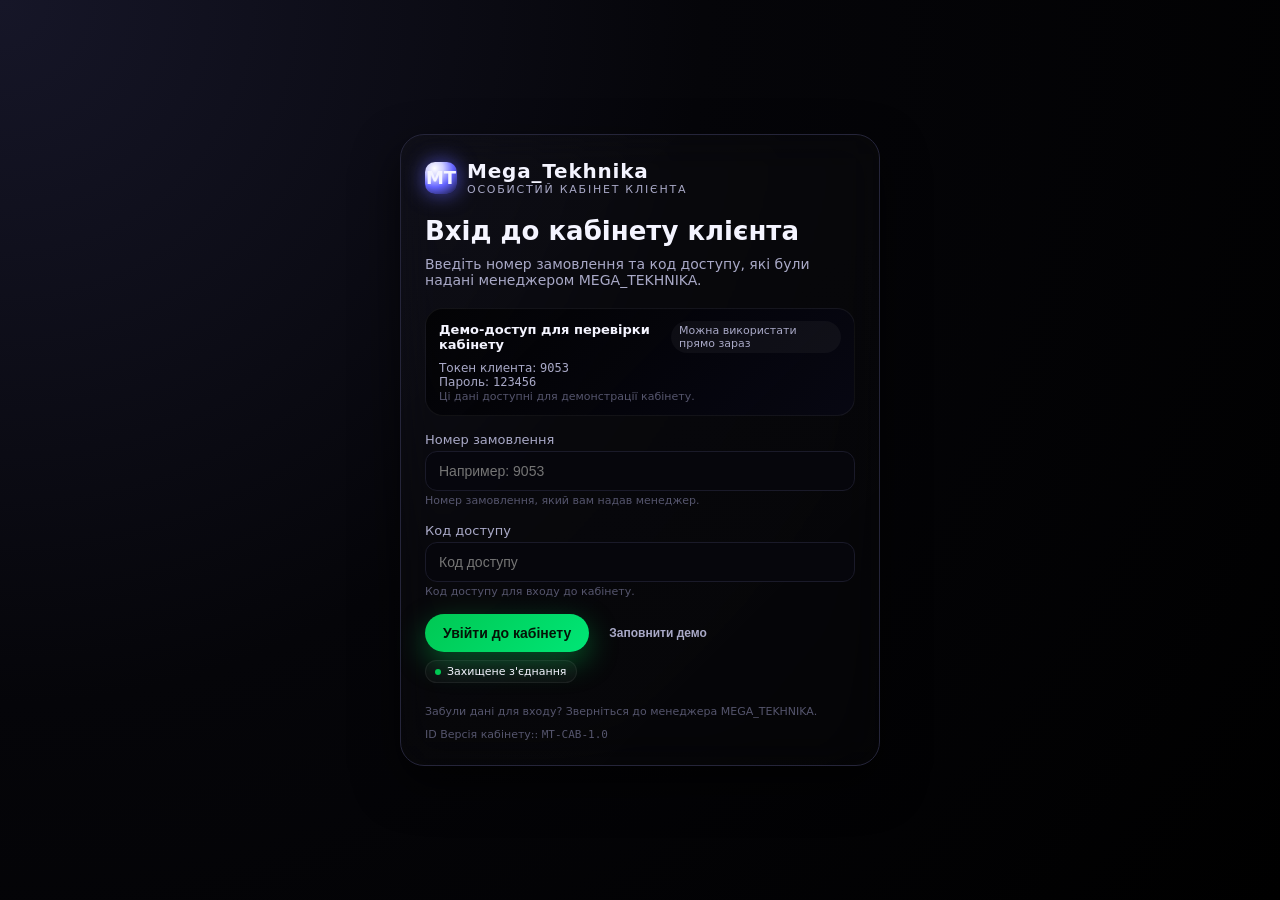
==== index.html @ 9e3569fd "Update index.html" ====
<!DOCTYPE html>
<html lang="ru">
<head>
 <meta charset="UTF-8" />
 <title>MEGA_TEKHNIKA | Кабінет клієнта</title>
 <meta name="viewport" content="width=device-width, initial-scale=1.0" />
 <style>
  :root {
   --bg: #050509;
   --bg-soft: #0d0d15;
   --card: #141421;
   --accent: #00c853;
   --accent-soft: rgba(0, 200, 83, 0.12);
   --accent-strong: rgba(0, 200, 83, 0.22);
   --accent-text: #eafff3;
   --border: #25253a;
   --border-soft: #1a1a29;
   --text: #f4f4ff;
   --text-soft: #a9a9c7;
   --danger: #ff5252;
   --warning: #ffb300;
   --muted: #55556d;
   --shadow: 0 18px 45px rgba(0, 0, 0, 0.65);
   --radius-lg: 24px;
   --radius-full: 999px;
  }

  * {
   box-sizing: border-box;
   margin: 0;
   padding: 0;
  }

  body {
   font-family: system-ui, -apple-system, BlinkMacSystemFont, "SF Pro Text", "Segoe UI", sans-serif;
   background: radial-gradient(circle at top left, #161628 0, #050509 45%, #000000 100%);
   color: var(--text);
   min-height: 100vh;
   display: flex;
   align-items: stretch;
   justify-content: center;
   padding: 24px;
  }

  #app {
   width: 100%;
   max-width: 1200px;
   margin: auto;
  }

  .card {
   background: linear-gradient(135deg, rgba(255, 255, 255, 0.02), rgba(255, 255, 255, 0.01));
   border-radius: var(--radius-lg);
   border: 1px solid var(--border);
   box-shadow: var(--shadow);
   padding: 24px;
   backdrop-filter: blur(22px);
  }

  .hidden { display: none !important; }

  /* LOGO */
  .logo-row {
   display: flex;
   align-items: center;
   gap: 10px;
   margin-bottom: 20px;
  }
  .logo-icon {
   width: 32px;
   height: 32px;
   border-radius: 10px;
   background: radial-gradient(circle at 30% 20%, #ffffff 0, #d0d0ff 25%, #6363ff 55%, #111129 100%);
   display: flex;
   align-items: center;
   justify-content: center;
   font-weight: 700;
   font-size: 18px;
   color: var(--text);
   box-shadow: 0 0 20px rgba(99, 99, 255, 0.7);
  }
  .logo-text-main {
   font-weight: 700;
   letter-spacing: 0.04em;
   font-size: 20px;
  }
  .logo-text-sub {
   font-size: 11px;
   text-transform: uppercase;
   letter-spacing: 0.16em;
   color: var(--text-soft);
  }

  /* LOGIN */
  #login-screen {
   max-width: 480px;
   margin: 0 auto;
  }

  .login-title {
   font-size: 26px;
   font-weight: 700;
   margin-bottom: 10px;
  }

  .login-subtitle {
   color: var(--text-soft);
   font-size: 14px;
   margin-bottom: 20px;
  }

  .login-grid {
   display: grid;
   grid-template-columns: 1fr;
   gap: 16px;
   margin-top: 16px;
  }

  .field-label {
   font-size: 13px;
   color: var(--text-soft);
   margin-bottom: 4px;
  }

  .field-hint {
   font-size: 11px;
   color: var(--muted);
   margin-top: 3px;
  }

  .input {
   width: 100%;
   padding: 11px 13px;
   border-radius: 12px;
   border: 1px solid var(--border-soft);
   background: rgba(7, 7, 14, 0.9);
   color: var(--text);
   font-size: 14px;
   outline: none;
   transition: border 0.2s ease, box-shadow 0.2s ease, background 0.2s ease;
  }

  .input:focus {
   border-color: var(--accent);
   box-shadow: 0 0 0 1px var(--accent-soft);
   background: rgba(11, 11, 20, 0.95);
  }

  .btn {
   border: none;
   cursor: pointer;
   padding: 11px 18px;
   border-radius: var(--radius-full);
   font-size: 14px;
   font-weight: 600;
   display: inline-flex;
   align-items: center;
   justify-content: center;
   gap: 8px;
   transition: transform 0.16s ease, box-shadow 0.16s ease, background 0.16s ease, opacity 0.16s ease;
   white-space: nowrap;
  }

  .btn-primary {
   background: linear-gradient(135deg, #00c853, #00e676);
   color: #041307;
   box-shadow: 0 10px 30px rgba(0, 200, 83, 0.4);
  }

  .btn-primary:hover {
   transform: translateY(-1px);
   box-shadow: 0 12px 34px rgba(0, 200, 83, 0.5);
  }

  .btn-ghost {
   background: transparent;
   color: var(--text-soft);
   padding-inline: 12px;
  }
  .btn-ghost:hover {
   background: rgba(255,255,255,0.05);
  }

  .btn-sm {
   padding: 7px 12px;
   font-size: 12px;
   border-radius: 999px;
  }

  .status-pill {
   display: inline-flex;
   align-items: center;
   padding: 4px 9px;
   font-size: 11px;
   border-radius: 999px;
   background: rgba(255,255,255,0.03);
   border: 1px solid rgba(255,255,255,0.06);
   gap: 6px;
  }

  .status-dot {
   width: 6px;
   height: 6px;
   border-radius: 999px;
   background: var(--accent);
  }

  .danger { color: var(--danger); }
  .error-box {
   margin-top: 10px;
   padding: 8px 10px;
   border-radius: 12px;
   border: 1px solid rgba(255, 82, 82, 0.7);
   background: radial-gradient(circle at top left, rgba(255,82,82,0.2), rgba(10,0,0,0.9));
   font-size: 12px;
   color: #ffb3b3;
   display: none;
  }

  .login-footer {
   margin-top: 22px;
   font-size: 11px;
   color: var(--muted);
   display: flex;
   justify-content: space-between;
   gap: 10px;
   flex-wrap: wrap;
  }

  /* LAYOUT DASHBOARD */
  #dashboard {
   display: flex;
   flex-direction: column;
   gap: 16px;
   max-height: 100vh;
  }

  .dash-top {
   display: flex;
   align-items: center;
   justify-content: space-between;
   gap: 12px;
  }

  .user-greeting {
   font-size: 18px;
   font-weight: 600;
  }
  .user-sub {
   font-size: 12px;
   color: var(--text-soft);
   margin-top: 2px;
  }

  .pill-row {
   display: flex;
   align-items: center;
   gap: 10px;
   flex-wrap: wrap;
  }

  .user-pill {
   font-size: 12px;
   padding: 4px 10px;
   border-radius: 999px;
   background: rgba(255,255,255,0.03);
   border: 1px solid rgba(255,255,255,0.06);
   color: var(--text-soft);
  }

  .logout-btn {
   padding: 7px 12px;
  }

  .dash-body {
   display: grid;
   grid-template-columns: 280px 1fr;
   gap: 16px;
   margin-top: 4px;
   min-height: 0;
   flex: 1;
  }

  /* NAV */
  .nav {
   border-radius: var(--radius-lg);
   border: 1px solid var(--border);
   background: radial-gradient(circle at top left, rgba(255,255,255,0.04), rgba(6,6,12,0.96));
   padding: 14px 12px;
   display: flex;
   flex-direction: column;
   gap: 4px;
   min-height: 0;
  }

  .nav-title {
   font-size: 11px;
   letter-spacing: 0.16em;
   text-transform: uppercase;
   color: var(--text-soft);
   margin-bottom: 6px;
   padding-inline: 8px;
  }

  .nav-item {
   width: 100%;
   text-align: left;
   padding: 9px 10px;
   border-radius: 999px;
   border: none;
   background: transparent;
   color: var(--text-soft);
   font-size: 13px;
   display: flex;
   align-items: center;
   gap: 8px;
   cursor: pointer;
   transition: background 0.15s ease, color 0.15s ease, transform 0.12s ease;
  }

  .nav-item span.icon {
   font-size: 15px;
   width: 18px;
   text-align: center;
  }

  .nav-item.active {
   background: radial-gradient(circle at top left, var(--accent-strong), rgba(0,0,0,0.9));
   color: var(--accent-text);
   transform: translateY(-1px);
  }
  .nav-item:hover:not(.active) {
   background: rgba(255,255,255,0.03);
   color: var(--text);
  }

  .nav-footer {
   margin-top: auto;
   padding-inline: 8px;
   padding-top: 8px;
   border-top: 1px dashed rgba(255,255,255,0.08);
   font-size: 11px;
   color: var(--muted);
  }

  /* CONTENT */
  .content {
   border-radius: var(--radius-lg);
   border: 1px solid var(--border);
   background: radial-gradient(circle at top left, rgba(255,255,255,0.04), rgba(4,4,10,0.96));
   padding: 18px 18px 16px;
   min-height: 0;
   display: flex;
   flex-direction: column;
   gap: 12px;
  }

  .content-header {
   display: flex;
   justify-content: space-between;
   gap: 10px;
   align-items: center;
  }

  .content-title {
   font-size: 18px;
   font-weight: 600;
  }

  .content-subtitle {
   font-size: 12px;
   color: var(--text-soft);
   margin-top: 2px;
  }

  .content-row {
   display: grid;
   grid-template-columns: 1.1fr 1fr;
   gap: 12px;
  }

  .content-row-3 {
   display: grid;
   grid-template-columns: repeat(3, minmax(0, 1fr));
   gap: 12px;
  }

  .content-row-2 {
   display: grid;
   grid-template-columns: repeat(2, minmax(0, 1fr));
   gap: 12px;
  }

  .section-card {
   border-radius: 18px;
   border: 1px solid rgba(255,255,255,0.06);
   background: linear-gradient(135deg, rgba(0,0,0,0.7), rgba(8,8,20,0.9));
   padding: 12px 13px 12px;
   display: flex;
   flex-direction: column;
   gap: 8px;
  }

  .section-header {
   display: flex;
   justify-content: space-between;
   align-items: center;
   gap: 8px;
  }

  .section-title {
   font-size: 13px;
   font-weight: 600;
  }

  .section-badge {
   font-size: 11px;
   padding: 3px 8px;
   border-radius: 999px;
   background: rgba(255,255,255,0.04);
   color: var(--text-soft);
  }

  .section-content {
   font-size: 12px;
   color: var(--text-soft);
  }

  .kpi-row {
   display: flex;
   gap: 10px;
   flex-wrap: wrap;
  }

  .kpi-pill {
   font-size: 11px;
   padding: 6px 10px;
   border-radius: 999px;
   background: rgba(255,255,255,0.03);
   border: 1px solid rgba(255,255,255,0.06);
   display: inline-flex;
   align-items: baseline;
   gap: 5px;
  }
  .kpi-pill strong {
   font-size: 13px;
  }

  .kpi-pill.accent {
   background: var(--accent-soft);
   border-color: var(--accent);
   color: var(--accent-text);
  }

  /* TABLES */
  .table {
   width: 100%;
   border-collapse: collapse;
   font-size: 12px;
   margin-top: 4px;
  }

  .table th,
  .table td {
   padding: 6px 8px;
   border-bottom: 1px solid rgba(255,255,255,0.05);
   text-align: left;
  }

  .table th {
   font-size: 11px;
   text-transform: uppercase;
   letter-spacing: 0.08em;
   color: var(--muted);
  }

  .table tr:last-of-type td {
   border-bottom: none;
  }

  .table tr:hover td {
   background: rgba(255,255,255,0.02);
  }

  .tag {
   display: inline-flex;
   align-items: center;
   gap: 6px;
   padding: 2px 8px;
   border-radius: 999px;
   border: 1px solid rgba(255,255,255,0.08);
   font-size: 11px;
   color: var(--text-soft);
  }
  .tag-dot {
   width: 6px;
   height: 6px;
   border-radius: 999px;
   background: var(--accent);
  }

  .badge-status {
   font-size: 11px;
   padding: 3px 8px;
   border-radius: 999px;
   background: rgba(255,255,255,0.03);
   border: 1px solid rgba(255,255,255,0.06);
  }
  .badge-status.success {
   color: #7cffb4;
   border-color: rgba(124,255,180,0.5);
  }
  .badge-status.pending {
   color: #ffe082;
   border-color: rgba(255,224,130,0.5);
  }

  /* LISTS & FORMS */
  .field-row {
   display: grid;
   grid-template-columns: repeat(2, minmax(0, 1fr));
   gap: 10px;
  }

  .form-group {
   margin-bottom: 10px;
  }

  .pill-address {
   border-radius: 14px;
   border: 1px solid rgba(255,255,255,0.08);
   padding: 8px 10px;
   display: flex;
   justify-content: space-between;
   align-items: center;
   gap: 8px;
   font-size: 12px;
   background: rgba(255,255,255,0.02);
  }
  .pill-address-main {
   font-size: 10px;
   text-transform: uppercase;
   letter-spacing: 0.12em;
   color: var(--accent-text);
   padding: 2px 7px;
   border-radius: 999px;
   background: var(--accent-soft);
   border: 1px solid var(--accent);
  }
  .pill-address-actions {
   display: flex;
   gap: 6px;
  }

  /* CHAT */
  .chat-wrap {
   display: grid;
   grid-template-rows: auto minmax(0, 1fr) auto;
   gap: 8px;
   height: 100%;
  }

  .chat-status {
   font-size: 11px;
   color: var(--text-soft);
   display: flex;
   align-items: center;
   gap: 6px;
  }

  .chat-window {
   border-radius: 14px;
   border: 1px solid rgba(255,255,255,0.08);
   background: rgba(0,0,0,0.55);
   padding: 8px;
   overflow: auto;
   max-height: 240px;
  }

  .msg {
   font-size: 12px;
   padding: 7px 9px;
   border-radius: 12px;
   margin-bottom: 6px;
   max-width: 82%;
   line-height: 1.32;
  }

  .msg-manager {
   background: rgba(255,255,255,0.04);
   border: 1px solid rgba(255,255,255,0.08);
   border-bottom-left-radius: 2px;
  }

  .msg-user {
   margin-left: auto;
   background: var(--accent);
   color: #021207;
   border-bottom-right-radius: 2px;
  }

  .msg-time {
   font-size: 10px;
   opacity: 0.6;
   margin-top: 2px;
  }

  .chat-input-row {
   display: flex;
   align-items: center;
   gap: 6px;
  }

  .chat-input-row input {
   flex: 1;
  }

  /* RESPONSIVE */
  @media (max-width: 960px) {
   body {
    padding: 10px;
   }
   .dash-body {
    grid-template-columns: 1fr;
   }
   .nav {
    flex-direction: row;
    flex-wrap: wrap;
    justify-content: space-between;
   }
   .nav-title,
   .nav-footer {
    display: none;
   }
   .nav-item {
    flex: 1 0 calc(50% - 4px);
   }
  }

  @media (max-width: 720px) {
   .content-row,
   .content-row-3,
   .content-row-2,
   .field-row {
    grid-template-columns: 1fr;
   }
   .card {
    padding: 18px 16px;
   }
   .dash-top {
    flex-direction: column;
    align-items: flex-start;
   }
  }
 
/* ===== MOBILE ADAPTATION ===== */
@media (max-width: 900px) {
  .wrap { flex-direction: column; }
  nav {
    width: 100%;
    display: flex;
    overflow-x: auto;
    border-right: none;
    border-bottom: 1px solid #222;
    gap: 8px;
  }
  nav button {
    flex: 1;
    white-space: nowrap;
  }
}

@media (max-width: 600px) {
  body { font-size: 14px; }
  #login-screen { margin: 30px 10px; }
  .card { padding: 12px; border-radius: 12px; }
  nav { padding: 10px; }
  nav button { padding: 8px; font-size: 13px; }
  main { padding: 10px; }
  h2 { font-size: 18px; }
  input, button { font-size: 14px; }
}

</style>
</head>
<body>
 <div id="app">
  <!-- LOGIN SCREEN -->
  <div id="login-screen" class="card">
   <div class="logo-row">
    <div class="logo-icon">MT</div>
    <div>
     <div class="logo-text-main">Mega_Tekhnika</div>
     <div class="logo-text-sub">Особистий кабінет Клієнта</div>
    </div>
   </div>

   <div class="login-title">Вхід до кабінету клієнта</div>
   <div class="login-subtitle">
    Введіть номер замовлення та код доступу, які були надані менеджером MEGA_TEKHNIKA.
   </div>

   <div class="section-card" style="margin-top:10px;">
    <div class="section-header">
     <div class="section-title">Демо-доступ для перевірки кабінету</div>
     <span class="section-badge">Можна використати прямо зараз</span>
    </div>
    <div class="section-content">
     Токен клиента: <code id="demo-token">9053</code><br />
     Пароль: <code id="demo-pass">123456</code><br />
     <span style="font-size:11px;color:var(--muted);">Ці дані доступні для демонстрації кабінету.</span>
    </div>
   </div>

   <div class="login-grid">
    <div>
     <div class="field-label">Номер замовлення</div>
     <input
      id="token-input"
      class="input"
      placeholder="Например: 9053"
      inputmode="numeric"
     />
     <div class="field-hint">Номер замовлення, який вам надав менеджер.</div>
    </div>

    <div>
     <div class="field-label">Код доступу</div>
     <input
      id="password-input"
      class="input"
      type="password"
      placeholder="Код доступу"
     />
     <div class="field-hint">Код доступу для входу до кабінету.</div>
    </div>

    <div style="display:flex;gap:8px;align-items:center;flex-wrap:wrap;">
     <button id="login-btn" class="btn btn-primary">
      Увійти до кабінету
     </button>
     <button id="fill-demo-btn" class="btn btn-ghost btn-sm">
      Заповнити демо
     </button>
     <div class="status-pill">
      <span class="status-dot"></span>
      Захищене з'єднання
     </div>
    </div>
   </div>

   <div id="login-error" class="error-box">
    Невірний номер замовлення або код доступу.
    <br />Для перевірки використовуйте: <strong>9053 / 123456</strong>.
   </div>

   <div class="login-footer">
    <span>Забули дані для входу? Зверніться до менеджера MEGA_TEKHNIKA.</span>
    <span>ID Версія кабінету:: <code>MT-CAB-1.0</code></span>
   </div>
  </div>

  <!-- DASHBOARD -->
  <div id="dashboard" class="hidden">
   <div class="dash-top">
    <div>
     <div class="logo-row" style="margin-bottom:6px;">
      <div class="logo-icon"></div>
      <div>
       <div class="logo-text-main">AM Market</div>
       <div class="logo-text-sub">Личный кабинет</div>
      </div>
     </div>
     <div class="user-greeting" id="user-greeting"></div>
     <div class="user-sub">
      Ваш персональный кабинет: заказы, бонусы, адреса и связь с менеджером в одном месте.
     </div>
     <div class="pill-row" style="margin-top:8px;">
      <div class="user-pill" id="pill-tier">Статус: Клиент</div>
      <div class="user-pill" id="pill-token">Токен: —</div>
      
     </div>
    </div>
    <button id="logout-btn" class="btn btn-ghost logout-btn">
     Выйти
    </button>
   </div>

   <div class="dash-body">
    <!-- NAV -->
    <nav class="nav">
     <div class="nav-title">Разделы кабинета</div>
     <button class="nav-item active" data-section="main">
      <span class="icon">🏠</span>
      Главная
     </button>
     <button class="nav-item" data-section="orders">
      <span class="icon">📦</span>
      Заказы
     </button>
     <button class="nav-item" data-section="bonuses">
      <span class="icon">🎁</span>
      Бонусы / Скидки
     </button>
     <button class="nav-item" data-section="profile">
      <span class="icon">👤</span>
      Персональные данные
     </button>
     <button class="nav-item" data-section="addresses">
      <span class="icon">📍</span>
      Адреса доставки
     </button>
     <button class="nav-item" data-section="support">
      <span class="icon">💬</span>
      Поддержка
     </button>

     <div class="nav-footer">
      Эти данные видит только клиент AM Market и менеджеры магазина.
      Вы можете вручную выдавать токены и пароли.
     </div>
    </nav>

    <!-- CONTENT -->
    <main class="content">
     <!-- MAIN -->
     <section id="section-main">
      <div class="content-header">
       <div>
        <div class="content-title">Главная</div>
        <div class="content-subtitle">
         Краткое резюме по текущим заказам, бонусам и персональным предложениям.
        </div>
       </div>
      </div>

      <div class="content-row">
       <div class="section-card" id="current-order-card">
        <div class="section-header">
         <div class="section-title">Текущий заказ</div>
         <span class="section-badge" id="current-order-status-badge">Нет активных заказов</span>
        </div>
        <div class="section-content" id="current-order-content">
         На данный момент у вас нет активных заказов. Как только вы оформите заказ через менеджера Apple Market, он появится здесь.
        </div>
       </div>

       <div class="section-card">
        <div class="section-header">
         <div class="section-title">Ваши бонусы</div>
         <span class="section-badge">Кешбэк и скидки</span>
        </div>
        <div class="section-content">
         <div class="kpi-row">
          <div class="kpi-pill accent">
           Баланс: <strong id="bonus-balance">0 BYN</strong>
          </div>
          <div class="kpi-pill">
           Кешбэк: <strong id="bonus-cashback">0%</strong>
          </div>
          <div class="kpi-pill">
           До следующего уровня: <strong id="bonus-to-next">—</strong>
          </div>
         </div>
         <div style="margin-top:8px;font-size:11px;color:var(--muted);">
          Бонусы можно использовать как скидку при следующих покупках через менеджера.
         </div>
        </div>
       </div>
      </div>

      <div class="content-row-3" style="margin-top:8px;">
       <div class="section-card">
        <div class="section-header">
         <div class="section-title">Персональные предложения</div>
         <span class="section-badge">Рекомендации</span>
        </div>
        <div class="section-content" id="personal-offers">
         Предложения сформируются на основе ваших прошлых покупок.
        </div>
       </div>
       <div class="section-card">
        <div class="section-header">
         <div class="section-title">Кратко по заказам</div>
         <span class="section-badge">История</span>
        </div>
        <div class="section-content" id="orders-summary">
         Сумма заказов: —
        </div>
       </div>
       <div class="section-card">
        <div class="section-header">
         <div class="section-title">Адреса доставки</div>
         <span class="section-badge">Сохранённые адреса</span>
        </div>
        <div class="section-content" id="addresses-summary">
         Пока нет сохранённых адресов.
        </div>
       </div>
      </div>
     </section>

     <!-- ORDERS -->
     <section id="section-orders" class="hidden">
      <div class="content-header">
       <div>
        <div class="content-title">Заказы</div>
        <div class="content-subtitle">
         Текщие заказы и история заказов в одном месте.
        </div>
       </div>
      </div>

      <div class="content-row">
       <div class="section-card">
        <div class="section-header">
         <div class="section-title">Текущие заказы</div>
         <span class="section-badge" id="orders-current-count">0 активных</span>
        </div>
        <div class="section-content" id="orders-current-list">
         Нет активных заказов.
        </div>
       </div>

       <div class="section-card">
        <div class="section-header">
         <div class="section-title">История заказов</div>
         <span class="section-badge">Последние заказы</span>
        </div>
        <div class="section-content">
         <table class="table" id="orders-history-table">
          <thead>
           <tr>
            <th>№ заказа</th>
            <th>Дата</th>
            <th>Сумма</th>
            <th>Статус</th>
            <th>Документы</th>
           </tr>
          </thead>
          <tbody>
           <tr>
            <td colspan="5">История заказов появится после первой покупки.</td>
           </tr>
          </tbody>
         </table>
        </div>
       </div>
      </div>
     </section>

     <!-- BONUSES -->
     <section id="section-bonuses" class="hidden">
      <div class="content-header">
       <div>
        <div class="content-title">Бонусы и скидки</div>
        <div class="content-subtitle">
         Здесь собраны все ваши бонусы, кешбэк и персональные скидки.
        </div>
       </div>
      </div>

      <div class="content-row-2">
       <div class="section-card">
        <div class="section-header">
         <div class="section-title">Текущие бонусы</div>
         <span class="section-badge">Баланс</span>
        </div>
        <div class="section-content">
         <div class="kpi-row">
          <div class="kpi-pill accent">
           Баланс: <strong id="bonus-balance-2">0 BYN</strong>
          </div>
          <div class="kpi-pill">
           Заморожено: <strong id="bonus-frozen">0 BYN</strong>
          </div>
         </div>
         <div style="margin-top:8px;font-size:11px;color:var(--muted);">
          Бонусы начисляются после подтверждения доставки заказа. Использовать бонусы можно при оформлении новых заказов через менеджера.
         </div>
        </div>
       </div>

       <div class="section-card">
        <div class="section-header">
         <div class="section-title">Скидки</div>
         <span class="section-badge">Персональные</span>
        </div>
        <div class="section-content" id="discounts-list">
         Персональные скидки будут отображаться здесь.
        </div>
       </div>
      </div>
     </section>

     <!-- PROFILE -->
     <section id="section-profile" class="hidden">
      <div class="content-header">
       <div>
        <div class="content-title">Персональная информация</div>
        <div class="content-subtitle">
         Имя, контакты, пароль и настройки безопасности.
        </div>
       </div>
      </div>

      <div class="content-row-2">
       <div class="section-card">
        <div class="section-header">
         <div class="section-title">Основные данные</div>
         <span class="section-badge">Контакты</span>
        </div>
        <div class="section-content">
         <div class="form-group">
          <div class="field-label">Имя и фамилия</div>
          <input id="profile-name" class="input" />
         </div>
         <div class="form-group">
          <div class="field-label">Телефон</div>
          <input id="profile-phone" class="input" placeholder="+375 (__) ___-__-__" />
         </div>
         <div class="form-group">
          <div class="field-label">E-mail (по желанию)</div>
          <input id="profile-email" class="input" placeholder="example@mail.com" />
         </div>
         <button class="btn btn-primary btn-sm" id="btn-save-profile">Сохранить данные</button>
        </div>
       </div>

       <div class="section-card">
        <div class="section-header">
         <div class="section-title">Пароль и безопасность</div>
         <span class="section-badge">Доступ</span>
        </div>
        <div class="section-content">
         <div class="form-group">
          <div class="field-label">Сменить пароль</div>
          <input id="profile-pass-new" class="input" type="password" placeholder="Новый пароль" />
         </div>
         <div class="form-group">
          <div class="field-label">Подтвердите новый пароль</div>
          <input id="profile-pass-confirm" class="input" type="password" placeholder="Повторите пароль" />
         </div>
         <button class="btn btn-primary btn-sm" id="btn-change-password">Обновить пароль</button>

         <div style="margin-top:10px;font-size:11px;color:var(--muted);">
          Токен (цифровой номер) остаётся прежним. Вы можете дать клиенту новый пароль, если он забыл старый.
         </div>
        </div>
       </div>
      </div>
     </section>

     <!-- ADDRESSES -->
     <section id="section-addresses" class="hidden">
      <div class="content-header">
       <div>
        <div class="content-title">Адреса доставки</div>
        <div class="content-subtitle">
         Сохранённые адреса для быстрого оформления заказов.
        </div>
       </div>
      </div>

      <div class="content-row-2">
       <div class="section-card">
        <div class="section-header">
         <div class="section-title">Мои адреса</div>
         <span class="section-badge" id="addresses-count">0 адресов</span>
        </div>
        <div class="section-content" id="addresses-list">
         Пока нет сохранённых адресов.
        </div>
       </div>

       <div class="section-card">
        <div class="section-header">
         <div class="section-title">Добавить новый адрес</div>
         <span class="section-badge">Новый</span>
        </div>
        <div class="section-content">
         <div class="form-group">
          <div class="field-label">Город</div>
          <input id="addr-city" class="input" placeholder="Например: Минск" />
         </div>
         <div class="form-group">
          <div class="field-label">Улица, дом, квартира</div>
          <input id="addr-line" class="input" placeholder="Улица, дом, подъезд, код" />
         </div>
         <div class="form-group">
          <div class="field-label">Комментарий для курьера</div>
          <input id="addr-comment" class="input" placeholder="Домофон, ориентиры и т.д." />
         </div>
         <div class="form-group" style="display:flex;align-items:center;gap:6px;font-size:12px;">
          <input id="addr-main" type="checkbox" style="width:14px;height:14px;" />
          <span>Сделать адрес основным</span>
         </div>
         <button class="btn btn-primary btn-sm" id="btn-add-address">Добавить адрес</button>
        </div>
       </div>
      </div>
     </section>

     <!-- SUPPORT -->
     <section id="section-support" class="hidden">
      <div class="content-header">
       <div>
        <div class="content-title">Поддержка</div>
        <div class="content-subtitle">
         Чат с менеджером AM Market по вопросам заказов, гарантий и доставок.
        </div>
       </div>
      </div>

      <div class="section-card chat-wrap">
       <div class="chat-status">
        <span class="status-dot"></span>
        Менеджер онлайн в рабочее время. Сейчас вы пишете в демонстрационный чат.
       </div>

       <div class="chat-window" id="chat-window">
        <div class="msg msg-manager">
         Здравствуйте! 👋<br />
         Это демо-чат AM Market. Вы можете написать вопрос, чтобы посмотреть, как будет выглядеть переписка.
         <div class="msg-time">Только что</div>
        </div>
       </div>

       <div class="chat-input-row">
        <input
         id="chat-input"
         class="input"
         placeholder="Напишите сообщение менеджеру..."
        />
        <button class="btn btn-primary btn-sm" id="chat-send-btn">Отправить</button>
       </div>
      </div>
     </section>
    </main>
   </div>
  </div>
 </div>

 <script>
  // Простые демо-данные для одного клиента
  const demoClient = {
   token: "749201",
   password: "123456",
   name: "Александр Иванов",
   phone: "+375 (29) 123-45-67",
   email: "client@example.com",
   tier: "Premium",
   bonuses: {
    balance: 320,
    frozen: 40,
    cashback: 3,
    toNextTier: "180 BYN до статуса Ultra"
   },
   addresses: [
    {
     id: 1,
     city: "Минск",
     line: "ул. Ленина, д. 10, кв. 25",
     comment: "Код домофона 1234",
     main: true
    },
    {
     id: 2,
     city: "Минск",
     line: "ул. Победителей, д. 5, офис 314",
     comment: 'Бизнес-центр "Sky"',
     main: false
    }
   ],
   orders: {
    current: [
     {
      id: "AM-10492",
      status: "В пути",
      statusCode: "in_transit",
      sum: 1275,
      currency: "BYN",
      items: [
       { name: "iPhone 14 Pro 256GB", qty: 1 },
       { name: "AirPods Pro 2", qty: 1 }
      ],
      eta: "08.12.2025",
      paymentStatus: "Оплачено",
      address: "г. Минск, ул. Ленина, д. 10, кв. 25",
      tracking: "TRK-BY-9921",
      docs: ["Чек", "Товарный чек", "Накладная"]
     }
    ],
    history: [
     {
      id: "AM-99201",
      date: "12.11.2025",
      sum: 1990,
      status: "Доставлен",
      docs: true
     },
     {
      id: "AM-98110",
      date: "05.10.2025",
      sum: 890,
      status: "Доставлен",
      docs: true
     },
     {
      id: "AM-97440",
      date: "21.09.2025",
      sum: 1290,
      status: "Отменён",
      docs: false
     }
    ]
   },
   offers: [
    "iPhone 15 Pro со скидкой для вас −15%",
    "AirPods Pro 2 в подарок при покупке iPhone",
    "Промокод AMSALE7 -7% на ваш заказ"
   ],
   discounts: [
    "Персональная скидка на аксессуары Apple −10%",
    "Скидка ко дню рождения −15% (активна за 7 дней до даты)",
    "Фиксированная скидка для постоянных клиентов −3%"
   ]
  };

  const DEMO_MODE = true; // true = включён демо-режим, false = отключён

  const demoAccount = {
   token: "000000",
   password: "000000",
   name: "Демо-клиент"
  };

  const clients = [
   demoClient,
   {
    token: "882314",
    password: "458921",
    name: "Алеся Гук",
    phone: "+375 (33) 674-91-07",
    email: "отсутствует",
    tier: "Standard",
    bonuses: {
     balance: 42,
     frozen: 0,
     cashback: 2,
     toNextTier: "458 BYN до статуса Premium"
    },
    addresses: [
     {
      id: 1,
      city: "Брест",
      line: "Варшавское шоссе 11",
      comment: "ЕвроПочта 65",
      main: true
     }
    ],
    orders: {
     current: [],
     history: [
      {
       id: "AM-94510",
       date: "26.01.2026",
       sum: 2085,
       status: "В пути",
       docs: true
      }
     ]
    },
    offers: [
     "AirPods 3 со скидкой −5%",
     "Чехлы для iPad со скидкой −7%"
    ],
    discounts: [
     "Базовая скидка постоянного клиента −2%"
    ]
   }
  ];

  let currentClient = null;

  function $(id) {
   return document.getElementById(id);
  }

  function showDashboard() {
   $("login-screen").classList.add("hidden");
   $("dashboard").classList.remove("hidden");
   renderClientData();
  }

  
  function logout() {
    currentClient = null;

    const dash = $("dashboard");
    const login = $("login-screen");

    if (dash) dash.classList.add("hidden");
    if (login) login.classList.remove("hidden");

    $("token-input").value = "";
    $("password-input").value = "";
    $("login-error").style.display = "none";

    // Reset navigation view to Main on next login
    document.querySelectorAll(".nav-item").forEach((b, i) => {
      b.classList.toggle("active", i === 0);
    });

    Object.keys(sections).forEach(key => {
      sections[key].classList.toggle("hidden", key !== "main");
    });
  }


  function renderClientData() {
   if (!currentClient) return;

   // greeting
   $("user-greeting").textContent = `Здравствуйте, ${currentClient.name}`;

   // pills
   $("pill-tier").textContent = `Статус: ${currentClient.tier || "Клиент"}`;
   $("pill-token").textContent = `Токен: ${currentClient.token}`;

   // bonuses
   const { balance, frozen, cashback, toNextTier } = currentClient.bonuses;
   $("bonus-balance").textContent = balance + " BYN";
   $("bonus-cashback").textContent = cashback + "%";
   $("bonus-to-next").textContent = toNextTier || "—";
   $("bonus-balance-2").textContent = balance + " BYN";
   $("bonus-frozen").textContent = frozen + " BYN";

   // addresses summary
   const addrSummary = currentClient.addresses.length
    ? `Сохранённых адресов: ${currentClient.addresses.length}. Основной — ${currentClient.addresses.find(a => a.main)?.city || ""}.`
    : "Пока нет сохранённых адресов.";
   $("addresses-summary").textContent = addrSummary;
   $("addresses-count").textContent = `${currentClient.addresses.length} адресов`;

   // personal offers
   if (currentClient.offers && currentClient.offers.length) {
    $("personal-offers").innerHTML = currentClient.offers
     .map(o => `• ${o}`)
     .join("<br>");
   }

   // orders summary
   const totalSum = currentClient.orders.history.reduce((acc, o) => acc + o.sum, 0) +
    currentClient.orders.current.reduce((acc, o) => acc + o.sum, 0);
   const totalCount = currentClient.orders.history.length + currentClient.orders.current.length;
   $("orders-summary").innerHTML =
    `Всего заказов: <strong>${totalCount}</strong><br>` +
    `Сумма всех заказов: <strong>${totalSum} BYN</strong>`;

   // current order card
   renderCurrentOrderCard();

   // orders section
   renderOrdersSection();

   // profile
   $("profile-name").value = currentClient.name || "";
   $("profile-phone").value = currentClient.phone || "";
   $("profile-email").value = currentClient.email || "";

   // addresses list
   renderAddressesList();
  }

  function renderCurrentOrderCard() {
   const cardContent = $("current-order-content");
   const statusBadge = $("current-order-status-badge");
   const currentOrders = currentClient.orders.current;

   if (!currentOrders.length) {
    statusBadge.textContent = "В пути";
    cardContent.innerHTML = "iPhone 17 Pro 256 GB";
    return;
   }

   const o = currentOrders[0];
   statusBadge.textContent = o.status;
   cardContent.innerHTML = `
    <div class="kpi-row" style="margin-bottom:6px;">
     <div class="kpi-pill accent">Заказ № <strong>${o.id}</strong></div>
     <div class="kpi-pill">Сумма: <strong>${o.sum} ${o.currency}</strong></div>
     <div class="kpi-pill">Прогноз доставки: <strong>${o.eta}</strong></div>
    </div>
    <div style="font-size:12px;margin-bottom:6px;">
     Адрес доставки: <strong>${o.address}</strong>
    </div>
    <div style="font-size:12px;margin-bottom:6px;">
     Состав заказа:
     <br>
     ${o.items.map(i => `– ${i.name} (x${i.qty})`).join("<br>")}
    </div>
    <div class="kpi-row" style="margin-top:6px;">
     <div class="badge-status success">${o.paymentStatus}</div>
     <div class="badge-status pending">Трекинг: ${o.tracking}</div>
    </div>
    <div style="margin-top:8px;display:flex;gap:8px;flex-wrap:wrap;">
     <button class="btn btn-primary btn-sm">Отследить заказ</button>
     <button class="btn btn-ghost btn-sm">Связаться с поддержкой по заказу</button>
    </div>
   `;
  }

  function renderOrdersSection() {
   // текущие
   const currentList = $("orders-current-list");
   const currentOrders = currentClient.orders.current;
   $("orders-current-count").textContent = `${currentOrders.length} активных 1`;

   if (!currentOrders.length) {
    currentList.textContent = "iPhone 17 Pro 256 GB";
   } else {
    currentList.innerHTML = currentOrders
     .map(o => `
      <div style="border-radius:12px;border:1px solid rgba(255,255,255,0.08);padding:8px 9px;margin-bottom:6px;font-size:12px;">
       <div style="display:flex;justify-content:space-between;gap:6px;margin-bottom:4px;">
        <div>Заказ № <strong>${o.id}</strong></div>
        <div class="badge-status pending">${o.status}</div>
       </div>
       <div>Сумма: <strong>${o.sum} ${o.currency}</strong></div>
       <div>Адрес: ${o.address}</div>
       <div>Прогноз доставки: <strong>${o.eta}</strong></div>
       <div style="margin-top:4px;">Оплата: <span class="badge-status success">${o.paymentStatus}</span></div>
       <div style="margin-top:6px;display:flex;gap:6px;flex-wrap:wrap;">
        <button class="btn btn-primary btn-sm">Отследить</button>
        <button class="btn btn-ghost btn-sm">Документы</button>
       </div>
      </div>
     `)
     .join("");
   }

   // история
   const tbody = $("orders-history-table").querySelector("tbody");
   tbody.innerHTML = "";
   if (!currentClient.orders.history.length) {
    const tr = document.createElement("tr");
    const td = document.createElement("td");
    td.colSpan = 5;
    td.textContent = "История заказов появится после первой покупки.";
    tr.appendChild(td);
    tbody.appendChild(tr);
   } else {
    currentClient.orders.history.forEach(o => {
     const tr = document.createElement("tr");
     tr.innerHTML = `
      <td>${o.id}</td>
      <td>${o.date}</td>
      <td>${o.sum} BYN</td>
      <td>
       <span class="badge-status ${o.status === "Доставлен" ? "success" : ""}">
        ${o.status}
       </span>
      </td>
      <td>
       ${
        o.docs
         ? '<button class="btn btn-ghost btn-sm">Скачать</button>'
         : '<span style="font-size:11px;color:var(--muted);">Недоступно</span>'
       }
      </td>
     `;
     tbody.appendChild(tr);
    });
   }
  }

  function renderAddressesList() {
   const container = $("addresses-list");
   const addresses = currentClient.addresses;

   if (!addresses.length) {
    container.textContent = "Пока нет сохранённых адресов.";
    $("addresses-summary").textContent = "Пока нет сохранённых адресов.";
    $("addresses-count").textContent = "0 адресов";
    return;
   }

   container.innerHTML = "";
   addresses.forEach(addr => {
    const div = document.createElement("div");
    div.className = "pill-address";
    div.innerHTML = `
     <div>
      <div><strong>${addr.city}</strong></div>
      <div style="font-size:12px;">${addr.line}</div>
      <div style="font-size:11px;color:var(--muted);">${addr.comment || ""}</div>
     </div>
     <div class="pill-address-actions">
      ${
       addr.main
        ? '<span class="pill-address-main">Основной</span>'
        : '<button class="btn btn-ghost btn-sm btn-make-main" data-id="' +
         addr.id +
         '">Сделать основным</button>'
      }
      <button class="btn btn-ghost btn-sm btn-delete-addr" data-id="${addr.id}">Удалить</button>
     </div>
    `;
    container.appendChild(div);
   });

   container.querySelectorAll(".btn-make-main").forEach(btn => {
    btn.addEventListener("click", () => {
     const id = Number(btn.getAttribute("data-id"));
     currentClient.addresses = currentClient.addresses.map(a => ({
      ...a,
      main: a.id === id
     }));
     renderAddressesList();
     renderClientData();
    });
   });

   container.querySelectorAll(".btn-delete-addr").forEach(btn => {
    btn.addEventListener("click", () => {
     const id = Number(btn.getAttribute("data-id"));
     currentClient.addresses = currentClient.addresses.filter(a => a.id !== id);
     renderAddressesList();
     renderClientData();
    });
   });
  }

  // NAVIGATION
  const navButtons = document.querySelectorAll(".nav-item");
  const sections = {
   main: document.getElementById("section-main"),
   orders: document.getElementById("section-orders"),
   bonuses: document.getElementById("section-bonuses"),
   profile: document.getElementById("section-profile"),
   addresses: document.getElementById("section-addresses"),
   support: document.getElementById("section-support")
  };

  navButtons.forEach(btn => {
   btn.addEventListener("click", () => {
    const target = btn.getAttribute("data-section");
    if (!target) return;

    navButtons.forEach(b => b.classList.remove("active"));
    btn.classList.add("active");

    Object.keys(sections).forEach(key => {
     sections[key].classList.toggle("hidden", key !== target);
    });
   });
  });

  // LOGIN HANDLERS
  
$("login-btn").addEventListener("click", () => {
  const token = $("token-input").value.trim();
  const pass = $("password-input").value.trim();

  const foundClient = clients.find(
    c => String(c.token) === String(token) && String(c.password) === String(pass)
  );

  if (foundClient) {
    currentClient = structuredClone
      ? structuredClone(foundClient)
      : JSON.parse(JSON.stringify(foundClient));

    $("login-error").style.display = "none";
    showDashboard();
  } else {
    $("login-error").style.display = "block";
  }
});


  $("fill-demo-btn").addEventListener("click", () => {
   $("token-input").value = demoClient.token;
   $("password-input").value = demoClient.password;
   $("login-error").style.display = "none";
  });

  $("logout-btn").addEventListener("click", logout);

  // PROFILE SAVE (имитация)
  $("btn-save-profile").addEventListener("click", () => {
   if (!currentClient) return;
   currentClient.name = $("profile-name").value.trim() || currentClient.name;
   currentClient.phone = $("profile-phone").value.trim();
   currentClient.email = $("profile-email").value.trim();
   renderClientData();
   alert("Данные профиля обновлены (локально, в рамках демонстрации).");
  });

  $("btn-change-password").addEventListener("click", () => {
   const p1 = $("profile-pass-new").value.trim();
   const p2 = $("profile-pass-confirm").value.trim();
   if (!p1 || !p2) {
    alert("Введите новый пароль и подтвердите его.");
    return;
   }
   if (p1 !== p2) {
    alert("Пароли не совпадают.");
    return;
   }
   demoClient.password = p1;
   if (currentClient) currentClient.password = p1;
   $("profile-pass-new").value = "";
   $("profile-pass-confirm").value = "";
   alert("Пароль обновлён для демо-клиента (в пределах данного файла).");
  });

  // ADD ADDRESS
  $("btn-add-address").addEventListener("click", () => {
   if (!currentClient) return;
   const city = $("addr-city").value.trim();
   const line = $("addr-line").value.trim();
   const comment = $("addr-comment").value.trim();
   const main = $("addr-main").checked;

   if (!city || !line) {
    alert("Укажите хотя бы город и улицу.");
    return;
   }

   const newId =
    (currentClient.addresses[currentClient.addresses.length - 1]?.id || 0) + 1;

   if (main) {
    currentClient.addresses = currentClient.addresses.map(a => ({
     ...a,
     main: false
    }));
   }

   currentClient.addresses.push({
    id: newId,
    city,
    line,
    comment,
    main
   });

   $("addr-city").value = "";
   $("addr-line").value = "";
   $("addr-comment").value = "";
   $("addr-main").checked = false;

   renderAddressesList();
   renderClientData();
  });

  // CHAT
  function appendChatMessage(text, from = "user") {
   const wrap = $("chat-window");
   const msg = document.createElement("div");
   msg.className = "msg " + (from === "user" ? "msg-user" : "msg-manager");
   msg.innerHTML = `
    ${text}
    <div class="msg-time">Только что</div>
   `;
   wrap.appendChild(msg);
   wrap.scrollTop = wrap.scrollHeight;
  }

  $("chat-send-btn").addEventListener("click", () => {
   const input = $("chat-input");
   const text = input.value.trim();
   if (!text) return;
   appendChatMessage(text, "user");
   input.value = "";

   setTimeout(() => {
    appendChatMessage(
     "Спасибо за сообщение! В реальном кабинете менеджер AM Market ответит вам здесь.",
     "manager"
    );
   }, 700);
  });

  $("chat-input").addEventListener("keydown", (e) => {
   if (e.key === "Enter") {
    e.preventDefault();
    $("chat-send-btn").click();
   }
  });

  // Autofill demo data for quick testing
  window.addEventListener("load", () => {
   // optionally autofill demo creds
   // $("token-input").value = demoClient.token;
   // $("password-input").value = demoClient.password;
  });
 </script>
</body>
</html>
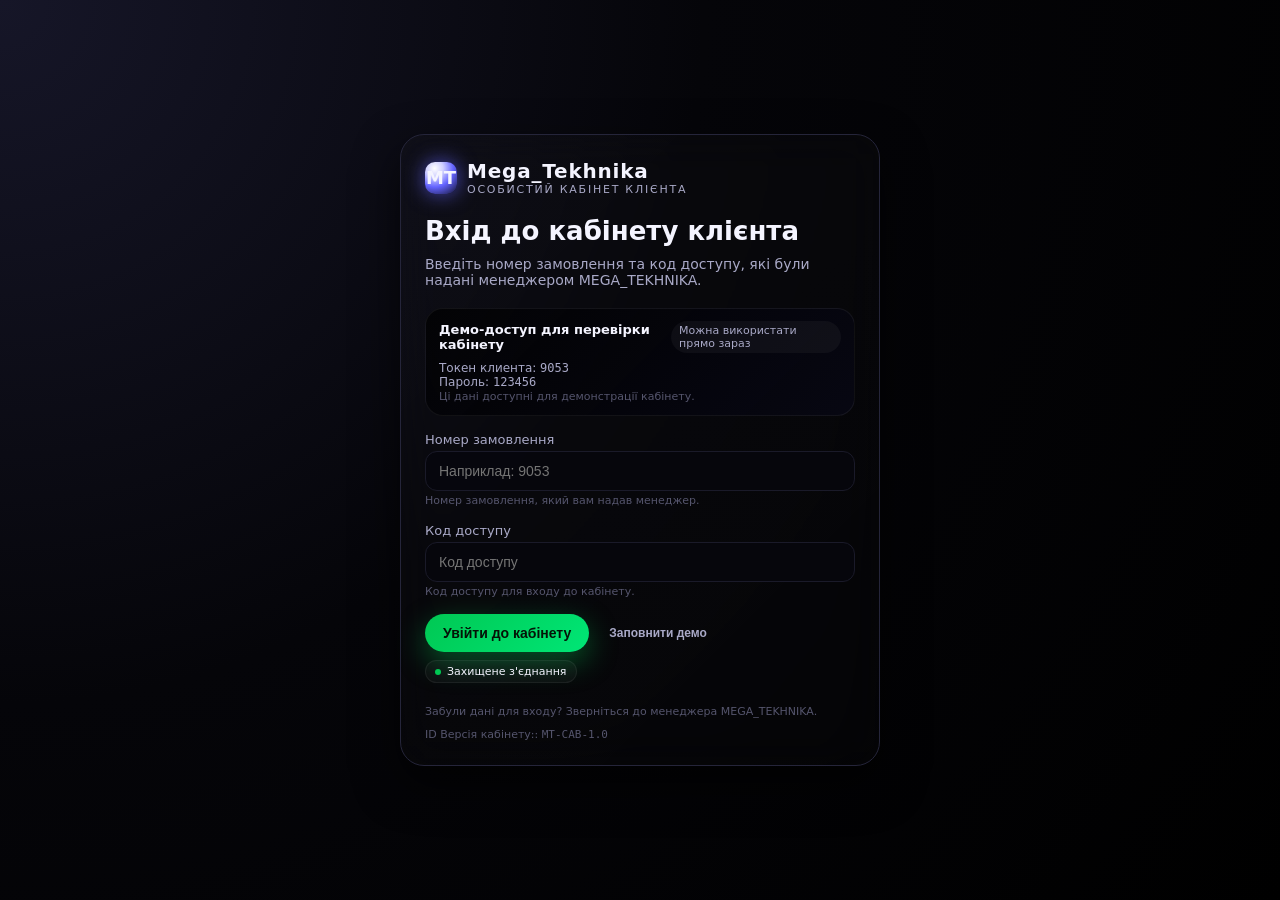
==== commit d9c6aede: "Update index.html" ====
--- a/index.html
+++ b/index.html
@@ -719,7 +719,7 @@
      <input
       id="token-input"
       class="input"
-      placeholder="Например: 9053"
+      placeholder="Наприклад: 9053"
       inputmode="numeric"
      />
      <div class="field-hint">Номер замовлення, який вам надав менеджер.</div>
@@ -766,59 +766,58 @@
    <div class="dash-top">
     <div>
      <div class="logo-row" style="margin-bottom:6px;">
-      <div class="logo-icon"></div>
+      <div class="logo-icon">MT</div>
       <div>
-       <div class="logo-text-main">AM Market</div>
-       <div class="logo-text-sub">Личный кабинет</div>
+       <div class="logo-text-main">Mega_Tekhnika</div>
+       <div class="logo-text-sub">Особистий кабінет Клієнта</div>
       </div>
      </div>
      <div class="user-greeting" id="user-greeting"></div>
      <div class="user-sub">
-      Ваш персональный кабинет: заказы, бонусы, адреса и связь с менеджером в одном месте.
-     </div>
+     Ваш особистий кабінет: замовлення, бонуси, адреси доставки та зв'язок з менеджером в одному місці.
      <div class="pill-row" style="margin-top:8px;">
-      <div class="user-pill" id="pill-tier">Статус: Клиент</div>
-      <div class="user-pill" id="pill-token">Токен: —</div>
+      <div class="user-pill" id="pill-tier">Статус: Premium</div>
+      <div class="user-pill" id="pill-token">Замовлення: 9053</div>
       
      </div>
     </div>
     <button id="logout-btn" class="btn btn-ghost logout-btn">
-     Выйти
+     Вийти
     </button>
    </div>
 
    <div class="dash-body">
     <!-- NAV -->
     <nav class="nav">
-     <div class="nav-title">Разделы кабинета</div>
+     <div class="nav-title">Розділи кабінету</div>
      <button class="nav-item active" data-section="main">
       <span class="icon">🏠</span>
-      Главная
+      Головна
      </button>
      <button class="nav-item" data-section="orders">
       <span class="icon">📦</span>
-      Заказы
+      Замовлення
      </button>
      <button class="nav-item" data-section="bonuses">
       <span class="icon">🎁</span>
-      Бонусы / Скидки
+      Бонуси / Знижки
      </button>
      <button class="nav-item" data-section="profile">
       <span class="icon">👤</span>
-      Персональные данные
+      Персональні дані
      </button>
      <button class="nav-item" data-section="addresses">
       <span class="icon">📍</span>
-      Адреса доставки
+      Адреси доставки
      </button>
      <button class="nav-item" data-section="support">
       <span class="icon">💬</span>
-      Поддержка
+      Підтримка
      </button>
 
      <div class="nav-footer">
-      Эти данные видит только клиент AM Market и менеджеры магазина.
-      Вы можете вручную выдавать токены и пароли.
+      Дані доступні лише клієнту та менеджерам MEGA_TEKHNIKA.
+Для кожного клієнта може бути створений окремий код доступу.
      </div>
     </nav>
 
@@ -828,9 +827,9 @@
      <section id="section-main">
       <div class="content-header">
        <div>
-        <div class="content-title">Главная</div>
+        <div class="content-title">Головна</div>
         <div class="content-subtitle">
-         Краткое резюме по текущим заказам, бонусам и персональным предложениям.
+          Огляд поточних замовлень, бонусів та персональних пропозицій.
         </div>
        </div>
       </div>
@@ -838,33 +837,33 @@
       <div class="content-row">
        <div class="section-card" id="current-order-card">
         <div class="section-header">
-         <div class="section-title">Текущий заказ</div>
-         <span class="section-badge" id="current-order-status-badge">Нет активных заказов</span>
+         <div class="section-title">Поточне замовлення</div>
+         <span class="section-badge" id="current-order-status-badge">Немає активних замовлень</span>
         </div>
         <div class="section-content" id="current-order-content">
-         На данный момент у вас нет активных заказов. Как только вы оформите заказ через менеджера Apple Market, он появится здесь.
+         Наразі у вас немає активних замовлень. Після оформлення нового замовлення воно автоматично з'явиться тут.
         </div>
        </div>
 
        <div class="section-card">
         <div class="section-header">
-         <div class="section-title">Ваши бонусы</div>
-         <span class="section-badge">Кешбэк и скидки</span>
+         <div class="section-title">Ваші бонуси</div>
+         <span class="section-badge">Кешбек та знижки</span>
         </div>
         <div class="section-content">
          <div class="kpi-row">
           <div class="kpi-pill accent">
-           Баланс: <strong id="bonus-balance">0 BYN</strong>
+           Баланс: <strong id="bonus-balance">0 UAH</strong>
           </div>
           <div class="kpi-pill">
-           Кешбэк: <strong id="bonus-cashback">0%</strong>
+           Кешбек:: <strong id="bonus-cashback">0%</strong>
           </div>
           <div class="kpi-pill">
-           До следующего уровня: <strong id="bonus-to-next">—</strong>
+           До наступного рівня:: <strong id="bonus-to-next">—</strong>
           </div>
          </div>
          <div style="margin-top:8px;font-size:11px;color:var(--muted);">
-          Бонусы можно использовать как скидку при следующих покупках через менеджера.
+          Бонуси можна використати як знижку при наступних покупках.
          </div>
         </div>
        </div>
@@ -873,29 +872,29 @@
       <div class="content-row-3" style="margin-top:8px;">
        <div class="section-card">
         <div class="section-header">
-         <div class="section-title">Персональные предложения</div>
-         <span class="section-badge">Рекомендации</span>
+         <div class="section-title">Персональні пропозиції</div>
+         <span class="section-badge">Рекомендації</span>
         </div>
         <div class="section-content" id="personal-offers">
-         Предложения сформируются на основе ваших прошлых покупок.
+         Пропозиції формуються на основі ваших попередніх покупок.
         </div>
        </div>
        <div class="section-card">
         <div class="section-header">
-         <div class="section-title">Кратко по заказам</div>
-         <span class="section-badge">История</span>
+         <div class="section-title">Коротко про замовлення</div>
+         <span class="section-badge">Історія</span>
         </div>
         <div class="section-content" id="orders-summary">
-         Сумма заказов: —
+         Сума замовлень: —
         </div>
        </div>
        <div class="section-card">
         <div class="section-header">
          <div class="section-title">Адреса доставки</div>
-         <span class="section-badge">Сохранённые адреса</span>
+         <span class="section-badge">Збережені адреси</span>
         </div>
         <div class="section-content" id="addresses-summary">
-         Пока нет сохранённых адресов.
+         Поки немає збережених адрес.
         </div>
        </div>
       </div>
@@ -905,9 +904,9 @@
      <section id="section-orders" class="hidden">
       <div class="content-header">
        <div>
-        <div class="content-title">Заказы</div>
+        <div class="content-title">Замовлення</div>
         <div class="content-subtitle">
-         Текщие заказы и история заказов в одном месте.
+         Поточні замовлення та історія замовлень в одному місці.
         </div>
        </div>
       </div>
@@ -915,33 +914,33 @@
       <div class="content-row">
        <div class="section-card">
         <div class="section-header">
-         <div class="section-title">Текущие заказы</div>
-         <span class="section-badge" id="orders-current-count">0 активных</span>
+         <div class="section-title">Поточні замовлення</div>
+         <span class="section-badge" id="orders-current-count">0 активних</span>
         </div>
         <div class="section-content" id="orders-current-list">
-         Нет активных заказов.
+         Немає активних замовлень.
         </div>
        </div>
 
        <div class="section-card">
         <div class="section-header">
-         <div class="section-title">История заказов</div>
-         <span class="section-badge">Последние заказы</span>
+         <div class="section-title">Історія замовлень</div>
+         <span class="section-badge">Останні замовлення</span>
         </div>
         <div class="section-content">
          <table class="table" id="orders-history-table">
           <thead>
            <tr>
-            <th>№ заказа</th>
+            <th>№ замовлення</th>
             <th>Дата</th>
-            <th>Сумма</th>
+            <th>Сума</th>
             <th>Статус</th>
-            <th>Документы</th>
+            <th>Документи</th>
            </tr>
           </thead>
           <tbody>
            <tr>
-            <td colspan="5">История заказов появится после первой покупки.</td>
+            <td colspan="5">Історія замовлень з'явиться після першої покупки.</td>
            </tr>
           </tbody>
          </table>
@@ -954,9 +953,9 @@
      <section id="section-bonuses" class="hidden">
       <div class="content-header">
        <div>
-        <div class="content-title">Бонусы и скидки</div>
+        <div class="content-title">Бонуси та знижки</div>
         <div class="content-subtitle">
-         Здесь собраны все ваши бонусы, кешбэк и персональные скидки.
+         Тут зібрані всі ваші бонуси, кешбек та персональні знижки.
         </div>
        </div>
       </div>
@@ -964,31 +963,31 @@
       <div class="content-row-2">
        <div class="section-card">
         <div class="section-header">
-         <div class="section-title">Текущие бонусы</div>
+         <div class="section-title">Поточні бонуси</div>
          <span class="section-badge">Баланс</span>
         </div>
         <div class="section-content">
          <div class="kpi-row">
           <div class="kpi-pill accent">
-           Баланс: <strong id="bonus-balance-2">0 BYN</strong>
+           Баланс: <strong id="bonus-balance-2">0 UAH</strong>
           </div>
           <div class="kpi-pill">
-           Заморожено: <strong id="bonus-frozen">0 BYN</strong>
+           Заблоковано: <strong id="bonus-frozen">0 UAH</strong>
           </div>
          </div>
          <div style="margin-top:8px;font-size:11px;color:var(--muted);">
-          Бонусы начисляются после подтверждения доставки заказа. Использовать бонусы можно при оформлении новых заказов через менеджера.
+          Бонуси нараховуються після підтвердження доставки замовлення. Використати бонуси можна при оформленні нових замовлень.
          </div>
         </div>
        </div>
 
        <div class="section-card">
         <div class="section-header">
-         <div class="section-title">Скидки</div>
-         <span class="section-badge">Персональные</span>
+         <div class="section-title">Знижки</div>
+         <span class="section-badge">Персональні</span>
         </div>
         <div class="section-content" id="discounts-list">
-         Персональные скидки будут отображаться здесь.
+         Персональні знижки будуть відображатися тут.
         </div>
        </div>
       </div>
@@ -998,9 +997,9 @@
      <section id="section-profile" class="hidden">
       <div class="content-header">
        <div>
-        <div class="content-title">Персональная информация</div>
+        <div class="content-title">Персональна інформація</div>
         <div class="content-subtitle">
-         Имя, контакты, пароль и настройки безопасности.
+         Ім'я, контакти, пароль та налаштування безпеки.
         </div>
        </div>
       </div>
@@ -1008,12 +1007,12 @@
       <div class="content-row-2">
        <div class="section-card">
         <div class="section-header">
-         <div class="section-title">Основные данные</div>
-         <span class="section-badge">Контакты</span>
+         <div class="section-title">Основні дані</div>
+         <span class="section-badge">Контакти</span>
         </div>
         <div class="section-content">
          <div class="form-group">
-          <div class="field-label">Имя и фамилия</div>
+          <div class="field-label">Ім'я та прізвище</div>
           <input id="profile-name" class="input" />
          </div>
          <div class="form-group">
@@ -1021,31 +1020,31 @@
           <input id="profile-phone" class="input" placeholder="+375 (__) ___-__-__" />
          </div>
          <div class="form-group">
-          <div class="field-label">E-mail (по желанию)</div>
+          <div class="field-label">E-mail (необов'язково)</div>
           <input id="profile-email" class="input" placeholder="example@mail.com" />
          </div>
-         <button class="btn btn-primary btn-sm" id="btn-save-profile">Сохранить данные</button>
+         <button class="btn btn-primary btn-sm" id="btn-save-profile">Зберегти дані</button>
         </div>
        </div>
 
        <div class="section-card">
         <div class="section-header">
-         <div class="section-title">Пароль и безопасность</div>
+         <div class="section-title">Пароль та безпека</div>
          <span class="section-badge">Доступ</span>
         </div>
         <div class="section-content">
          <div class="form-group">
-          <div class="field-label">Сменить пароль</div>
-          <input id="profile-pass-new" class="input" type="password" placeholder="Новый пароль" />
+          <div class="field-label">Змінити пароль</div>
+          <input id="profile-pass-new" class="input" type="password" placeholder="Новий пароль" />
          </div>
          <div class="form-group">
-          <div class="field-label">Подтвердите новый пароль</div>
-          <input id="profile-pass-confirm" class="input" type="password" placeholder="Повторите пароль" />
+          <div class="field-label">Підтвердіть новий пароль</div>
+          <input id="profile-pass-confirm" class="input" type="password" placeholder="Повторіть пароль" />
          </div>
-         <button class="btn btn-primary btn-sm" id="btn-change-password">Обновить пароль</button>
+         <button class="btn btn-primary btn-sm" id="btn-change-password">Оновити пароль</button>
 
          <div style="margin-top:10px;font-size:11px;color:var(--muted);">
-          Токен (цифровой номер) остаётся прежним. Вы можете дать клиенту новый пароль, если он забыл старый.
+          Номер замовлення залишається незмінним. За потреби можна створити новий код доступу.
          </div>
         </div>
        </div>
@@ -1058,7 +1057,7 @@
        <div>
         <div class="content-title">Адреса доставки</div>
         <div class="content-subtitle">
-         Сохранённые адреса для быстрого оформления заказов.
+         Збережені адреси для швидкого оформлення замовлень.
         </div>
        </div>
       </div>
@@ -1066,37 +1065,37 @@
       <div class="content-row-2">
        <div class="section-card">
         <div class="section-header">
-         <div class="section-title">Мои адреса</div>
-         <span class="section-badge" id="addresses-count">0 адресов</span>
+         <div class="section-title">Мої адреси</div>
+         <span class="section-badge" id="addresses-count">0 адрес</span>
         </div>
         <div class="section-content" id="addresses-list">
-         Пока нет сохранённых адресов.
+         Поки немає збережених адрес.
         </div>
        </div>
 
        <div class="section-card">
         <div class="section-header">
-         <div class="section-title">Добавить новый адрес</div>
-         <span class="section-badge">Новый</span>
+         <div class="section-title">Додати нову адресу</div>
+         <span class="section-badge">Новий</span>
         </div>
         <div class="section-content">
          <div class="form-group">
-          <div class="field-label">Город</div>
-          <input id="addr-city" class="input" placeholder="Например: Минск" />
+          <div class="field-label">Місто</div>
+          <input id="addr-city" class="input" placeholder="Наприклад: Харків" />
          </div>
          <div class="form-group">
-          <div class="field-label">Улица, дом, квартира</div>
-          <input id="addr-line" class="input" placeholder="Улица, дом, подъезд, код" />
+          <div class="field-label">Вулиця, будинок, квартира</div>
+          <input id="addr-line" class="input" placeholder="Вулиця, будинок, під'їзд, код" />
          </div>
          <div class="form-group">
-          <div class="field-label">Комментарий для курьера</div>
-          <input id="addr-comment" class="input" placeholder="Домофон, ориентиры и т.д." />
+          <div class="field-label">Коментар для кур'єра</div>
+          <input id="addr-comment" class="input" placeholder="Домофон, орієнтири тощо" />
          </div>
          <div class="form-group" style="display:flex;align-items:center;gap:6px;font-size:12px;">
           <input id="addr-main" type="checkbox" style="width:14px;height:14px;" />
-          <span>Сделать адрес основным</span>
+          <span>Зробити адресу основною</span>
          </div>
-         <button class="btn btn-primary btn-sm" id="btn-add-address">Добавить адрес</button>
+         <button class="btn btn-primary btn-sm" id="btn-add-address">Додати адресу</button>
         </div>
        </div>
       </div>
@@ -1106,9 +1105,9 @@
      <section id="section-support" class="hidden">
       <div class="content-header">
        <div>
-        <div class="content-title">Поддержка</div>
+        <div class="content-title">Підтримка</div>
         <div class="content-subtitle">
-         Чат с менеджером AM Market по вопросам заказов, гарантий и доставок.
+         Чат з менеджером MEGA_TEKHNIKA щодо замовлень, гарантії та доставки.
         </div>
        </div>
       </div>
@@ -1116,14 +1115,14 @@
       <div class="section-card chat-wrap">
        <div class="chat-status">
         <span class="status-dot"></span>
-        Менеджер онлайн в рабочее время. Сейчас вы пишете в демонстрационный чат.
+        Менеджер онлайн у робочий час. Зараз ви використовуєте демонстраційний чат.
        </div>
 
        <div class="chat-window" id="chat-window">
         <div class="msg msg-manager">
-         Здравствуйте! 👋<br />
-         Это демо-чат AM Market. Вы можете написать вопрос, чтобы посмотреть, как будет выглядеть переписка.
-         <div class="msg-time">Только что</div>
+         Вітаємо! 👋<br />
+         Це демонстраційний чат MEGA_TEKHNIKA. Ви можете написати повідомлення та подивитися, як виглядатиме переписка.
+         <div class="msg-time">Щойно</div>
         </div>
        </div>
 
@@ -1131,9 +1130,9 @@
         <input
          id="chat-input"
          class="input"
-         placeholder="Напишите сообщение менеджеру..."
+         placeholder="Напишіть повідомлення менеджеру..."
         />
-        <button class="btn btn-primary btn-sm" id="chat-send-btn">Отправить</button>
+        <button class="btn btn-primary btn-sm" id="chat-send-btn">Надіслати</button>
        </div>
       </div>
      </section>
@@ -1145,86 +1144,86 @@
  <script>
   // Простые демо-данные для одного клиента
   const demoClient = {
-   token: "749201",
+   token: "9053",
    password: "123456",
-   name: "Александр Иванов",
-   phone: "+375 (29) 123-45-67",
+   name: "Іван Іванов",
+   phone: "+380 (99) 123-45-67",
    email: "client@example.com",
    tier: "Premium",
    bonuses: {
-    balance: 320,
-    frozen: 40,
+    balance: 5200,
+    frozen: 620,
     cashback: 3,
-    toNextTier: "180 BYN до статуса Ultra"
+    toNextTier: "2400 UAH до статуса Ultra"
    },
    addresses: [
     {
      id: 1,
-     city: "Минск",
-     line: "ул. Ленина, д. 10, кв. 25",
-     comment: "Код домофона 1234",
+     city: "Харків",
+     line: "Нова Пошта №121",
+     comment: "Основне відділення",
      main: true
     },
     {
      id: 2,
-     city: "Минск",
-     line: "ул. Победителей, д. 5, офис 314",
-     comment: 'Бизнес-центр "Sky"',
+     city: "Харків",
+     line: "Нова Пошта №18",
+     comment: 'Додаткове відділення',
      main: false
     }
    ],
    orders: {
     current: [
      {
-      id: "AM-10492",
-      status: "В пути",
+      id: "MT-9053",
+      status: "В дорозі",
       statusCode: "in_transit",
-      sum: 1275,
-      currency: "BYN",
+      sum: 12600,
+      currency: "UAH",
       items: [
-       { name: "iPhone 14 Pro 256GB", qty: 1 },
-       { name: "AirPods Pro 2", qty: 1 }
+       { name: "iPhone 16 Pro Black 512GB", qty: 1 },
+       { name: "Подарунок від MEGA_TEKHNIKA", qty: 1 }
       ],
-      eta: "08.12.2025",
+      eta: "12.03.2026",
       paymentStatus: "Оплачено",
-      address: "г. Минск, ул. Ленина, д. 10, кв. 25",
-      tracking: "TRK-BY-9921",
-      docs: ["Чек", "Товарный чек", "Накладная"]
+      address: "Харків, Нова Пошта №121",
+      tracking: "MT-TRK-9053",
+      docs: ["Чек", "Гарантія"]
      }
     ],
     history: [
      {
-      id: "AM-99201",
-      date: "12.11.2025",
-      sum: 1990,
+      id: "MT-7805",
+      date: "12.01.2026",
+      sum: 19900,
+      status: "Доставлено",
+      docs: true
+     },
+     {
+      id: "MT-8232",
+      date: "05.02.2026",
+      sum: 8900,
       status: "Доставлен",
       docs: true
      },
      {
-      id: "AM-98110",
-      date: "05.10.2025",
-      sum: 890,
-      status: "Доставлен",
-      docs: true
-     },
-     {
-      id: "AM-97440",
-      date: "21.09.2025",
+      id: "MT-8596",
+      date: "21.04.2026",
       sum: 1290,
-      status: "Отменён",
+      status: "Скасовано",
       docs: false
      }
     ]
    },
    offers: [
-    "iPhone 15 Pro со скидкой для вас −15%",
-    "AirPods Pro 2 в подарок при покупке iPhone",
-    "Промокод AMSALE7 -7% на ваш заказ"
+    "Знижка на аксесуари Apple −10%",
+    "Подарунок до наступного замовлення",
+    "Premium пропозиції для постійних клієнтів"
    ],
    discounts: [
-    "Персональная скидка на аксессуары Apple −10%",
-    "Скидка ко дню рождения −15% (активна за 7 дней до даты)",
-    "Фиксированная скидка для постоянных клиентов −3%"
+    "Знижка на аксесуари Apple −10%",
+    "Premium клієнт",
+    "Постійна знижка −3%"
    ]
   };
 
@@ -1236,52 +1235,6 @@
    name: "Демо-клиент"
   };
 
-  const clients = [
-   demoClient,
-   {
-    token: "882314",
-    password: "458921",
-    name: "Алеся Гук",
-    phone: "+375 (33) 674-91-07",
-    email: "отсутствует",
-    tier: "Standard",
-    bonuses: {
-     balance: 42,
-     frozen: 0,
-     cashback: 2,
-     toNextTier: "458 BYN до статуса Premium"
-    },
-    addresses: [
-     {
-      id: 1,
-      city: "Брест",
-      line: "Варшавское шоссе 11",
-      comment: "ЕвроПочта 65",
-      main: true
-     }
-    ],
-    orders: {
-     current: [],
-     history: [
-      {
-       id: "AM-94510",
-       date: "26.01.2026",
-       sum: 2085,
-       status: "В пути",
-       docs: true
-      }
-     ]
-    },
-    offers: [
-     "AirPods 3 со скидкой −5%",
-     "Чехлы для iPad со скидкой −7%"
-    ],
-    discounts: [
-     "Базовая скидка постоянного клиента −2%"
-    ]
-   }
-  ];
-
   let currentClient = null;
 
   function $(id) {
@@ -1323,26 +1276,26 @@
    if (!currentClient) return;
 
    // greeting
-   $("user-greeting").textContent = `Здравствуйте, ${currentClient.name}`;
+   $("user-greeting").textContent = `Вітаємо, ${currentClient.name}`;
 
    // pills
-   $("pill-tier").textContent = `Статус: ${currentClient.tier || "Клиент"}`;
-   $("pill-token").textContent = `Токен: ${currentClient.token}`;
+   $("pill-tier").textContent = `Статус: ${currentClient.tier || "Клієнт"}`;
+   $("pill-token").textContent = `Замовлення: ${currentClient.token}`;
 
    // bonuses
    const { balance, frozen, cashback, toNextTier } = currentClient.bonuses;
-   $("bonus-balance").textContent = balance + " BYN";
+   $("bonus-balance").textContent = balance + " UAH";
    $("bonus-cashback").textContent = cashback + "%";
    $("bonus-to-next").textContent = toNextTier || "—";
-   $("bonus-balance-2").textContent = balance + " BYN";
-   $("bonus-frozen").textContent = frozen + " BYN";
+   $("bonus-balance-2").textContent = balance + " UAH";
+   $("bonus-frozen").textContent = frozen + " UAH";
 
    // addresses summary
    const addrSummary = currentClient.addresses.length
-    ? `Сохранённых адресов: ${currentClient.addresses.length}. Основной — ${currentClient.addresses.find(a => a.main)?.city || ""}.`
-    : "Пока нет сохранённых адресов.";
+    ? `Збережених адрес: ${currentClient.addresses.length}. Основна — ${currentClient.addresses.find(a => a.main)?.city || ""}.`
+    : "Поки немає збережених адрес.";
    $("addresses-summary").textContent = addrSummary;
-   $("addresses-count").textContent = `${currentClient.addresses.length} адресов`;
+   $("addresses-count").textContent = `${currentClient.addresses.length} адрес`;
 
    // personal offers
    if (currentClient.offers && currentClient.offers.length) {
@@ -1356,8 +1309,8 @@
     currentClient.orders.current.reduce((acc, o) => acc + o.sum, 0);
    const totalCount = currentClient.orders.history.length + currentClient.orders.current.length;
    $("orders-summary").innerHTML =
-    `Всего заказов: <strong>${totalCount}</strong><br>` +
-    `Сумма всех заказов: <strong>${totalSum} BYN</strong>`;
+    `Всього замовлень: <strong>${totalCount}</strong><br>` +
+    `Сума всіх замовлень: <strong>${totalSum} UAH</strong>`;
 
    // current order card
    renderCurrentOrderCard();
@@ -1380,8 +1333,8 @@
    const currentOrders = currentClient.orders.current;
 
    if (!currentOrders.length) {
-    statusBadge.textContent = "В пути";
-    cardContent.innerHTML = "iPhone 17 Pro 256 GB";
+    statusBadge.textContent = "В дорозі";
+    cardContent.innerHTML = "iPhone 16 Pro Black 512 GB";
     return;
    }
 
@@ -1389,25 +1342,25 @@
    statusBadge.textContent = o.status;
    cardContent.innerHTML = `
     <div class="kpi-row" style="margin-bottom:6px;">
-     <div class="kpi-pill accent">Заказ № <strong>${o.id}</strong></div>
-     <div class="kpi-pill">Сумма: <strong>${o.sum} ${o.currency}</strong></div>
-     <div class="kpi-pill">Прогноз доставки: <strong>${o.eta}</strong></div>
+     <div class="kpi-pill accent">Замовлення № <strong>${o.id}</strong></div>
+     <div class="kpi-pill">Сума: <strong>${o.sum} ${o.currency}</strong></div>
+     <div class="kpi-pill">Очікувана доставка: <strong>${o.eta}</strong></div>
     </div>
     <div style="font-size:12px;margin-bottom:6px;">
-     Адрес доставки: <strong>${o.address}</strong>
+     Адреса доставки: <strong>${o.address}</strong>
     </div>
     <div style="font-size:12px;margin-bottom:6px;">
-     Состав заказа:
+     Склад замовлення:
      <br>
      ${o.items.map(i => `– ${i.name} (x${i.qty})`).join("<br>")}
     </div>
     <div class="kpi-row" style="margin-top:6px;">
      <div class="badge-status success">${o.paymentStatus}</div>
-     <div class="badge-status pending">Трекинг: ${o.tracking}</div>
+     <div class="badge-status pending">Трекінг: ${o.tracking}</div>
     </div>
     <div style="margin-top:8px;display:flex;gap:8px;flex-wrap:wrap;">
-     <button class="btn btn-primary btn-sm">Отследить заказ</button>
-     <button class="btn btn-ghost btn-sm">Связаться с поддержкой по заказу</button>
+     <button class="btn btn-primary btn-sm">Відстежити замовлення</button>
+     <button class="btn btn-ghost btn-sm">Зв'язатися з підтримкою</button>
     </div>
    `;
   }
@@ -1416,25 +1369,25 @@
    // текущие
    const currentList = $("orders-current-list");
    const currentOrders = currentClient.orders.current;
-   $("orders-current-count").textContent = `${currentOrders.length} активных 1`;
+   $("orders-current-count").textContent = `${currentOrders.length} активних 1`;
 
    if (!currentOrders.length) {
-    currentList.textContent = "iPhone 17 Pro 256 GB";
+    currentList.textContent = "iPhone 16 Pro Black 512 GB";
    } else {
     currentList.innerHTML = currentOrders
      .map(o => `
       <div style="border-radius:12px;border:1px solid rgba(255,255,255,0.08);padding:8px 9px;margin-bottom:6px;font-size:12px;">
        <div style="display:flex;justify-content:space-between;gap:6px;margin-bottom:4px;">
-        <div>Заказ № <strong>${o.id}</strong></div>
+        <div>Замовлення № <strong>${o.id}</strong></div>
         <div class="badge-status pending">${o.status}</div>
        </div>
-       <div>Сумма: <strong>${o.sum} ${o.currency}</strong></div>
-       <div>Адрес: ${o.address}</div>
-       <div>Прогноз доставки: <strong>${o.eta}</strong></div>
+       <div>Сума: <strong>${o.sum} ${o.currency}</strong></div>
+       <div>Адреса: ${o.address}</div>
+       <div>Очікувана доставка: <strong>${o.eta}</strong></div>
        <div style="margin-top:4px;">Оплата: <span class="badge-status success">${o.paymentStatus}</span></div>
        <div style="margin-top:6px;display:flex;gap:6px;flex-wrap:wrap;">
-        <button class="btn btn-primary btn-sm">Отследить</button>
-        <button class="btn btn-ghost btn-sm">Документы</button>
+        <button class="btn btn-primary btn-sm">Відстежити</button>
+        <button class="btn btn-ghost btn-sm">Документи</button>
        </div>
       </div>
      `)
@@ -1448,7 +1401,7 @@
     const tr = document.createElement("tr");
     const td = document.createElement("td");
     td.colSpan = 5;
-    td.textContent = "История заказов появится после первой покупки.";
+    td.textContent = "Історія замовлень з'явиться після першої покупки.";
     tr.appendChild(td);
     tbody.appendChild(tr);
    } else {
@@ -1457,16 +1410,16 @@
      tr.innerHTML = `
       <td>${o.id}</td>
       <td>${o.date}</td>
-      <td>${o.sum} BYN</td>
+      <td>${o.sum} UAH</td>
       <td>
-       <span class="badge-status ${o.status === "Доставлен" ? "success" : ""}">
+       <span class="badge-status ${o.status === "Доставлено" ? "success" : ""}">
         ${o.status}
        </span>
       </td>
       <td>
        ${
         o.docs
-         ? '<button class="btn btn-ghost btn-sm">Скачать</button>'
+         ? '<button class="btn btn-ghost btn-sm">Завантажити</button>'
          : '<span style="font-size:11px;color:var(--muted);">Недоступно</span>'
        }
       </td>
@@ -1481,9 +1434,9 @@
    const addresses = currentClient.addresses;
 
    if (!addresses.length) {
-    container.textContent = "Пока нет сохранённых адресов.";
-    $("addresses-summary").textContent = "Пока нет сохранённых адресов.";
-    $("addresses-count").textContent = "0 адресов";
+    container.textContent = "Поки немає збережених адрес.";
+    $("addresses-summary").textContent = "Поки немає збережених адрес.";
+    $("addresses-count").textContent = "0 адрес";
     return;
    }
 
@@ -1500,12 +1453,12 @@
      <div class="pill-address-actions">
       ${
        addr.main
-        ? '<span class="pill-address-main">Основной</span>'
+        ? '<span class="pill-address-main">Основна</span>'
         : '<button class="btn btn-ghost btn-sm btn-make-main" data-id="' +
          addr.id +
-         '">Сделать основным</button>'
+         '">Зробити основною</button>'
       }
-      <button class="btn btn-ghost btn-sm btn-delete-addr" data-id="${addr.id}">Удалить</button>
+      <button class="btn btn-ghost btn-sm btn-delete-addr" data-id="${addr.id}">Видалити</button>
      </div>
     `;
     container.appendChild(div);
@@ -1596,25 +1549,25 @@
    currentClient.phone = $("profile-phone").value.trim();
    currentClient.email = $("profile-email").value.trim();
    renderClientData();
-   alert("Данные профиля обновлены (локально, в рамках демонстрации).");
+   alert("Дані профілю оновлено.");
   });
 
   $("btn-change-password").addEventListener("click", () => {
    const p1 = $("profile-pass-new").value.trim();
    const p2 = $("profile-pass-confirm").value.trim();
    if (!p1 || !p2) {
-    alert("Введите новый пароль и подтвердите его.");
+    alert("Введіть новий пароль та підтвердіть його.");
     return;
    }
    if (p1 !== p2) {
-    alert("Пароли не совпадают.");
+    alert("Паролі не співпадають.");
     return;
    }
    demoClient.password = p1;
    if (currentClient) currentClient.password = p1;
    $("profile-pass-new").value = "";
    $("profile-pass-confirm").value = "";
-   alert("Пароль обновлён для демо-клиента (в пределах данного файла).");
+   alert("Код доступу успішно оновлено.");
   });
 
   // ADD ADDRESS
@@ -1626,7 +1579,7 @@
    const main = $("addr-main").checked;
 
    if (!city || !line) {
-    alert("Укажите хотя бы город и улицу.");
+    alert("Вкажіть місто та адресу.");
     return;
    }
 
@@ -1664,7 +1617,7 @@
    msg.className = "msg " + (from === "user" ? "msg-user" : "msg-manager");
    msg.innerHTML = `
     ${text}
-    <div class="msg-time">Только что</div>
+    <div class="msg-time">Щойно</div>
    `;
    wrap.appendChild(msg);
    wrap.scrollTop = wrap.scrollHeight;
@@ -1679,7 +1632,7 @@
 
    setTimeout(() => {
     appendChatMessage(
-     "Спасибо за сообщение! В реальном кабинете менеджер AM Market ответит вам здесь.",
+     "Дякуємо за повідомлення! У реальному кабінеті менеджер MEGA_TEKHNIKA відповість вам тут.",
      "manager"
     );
    }, 700);
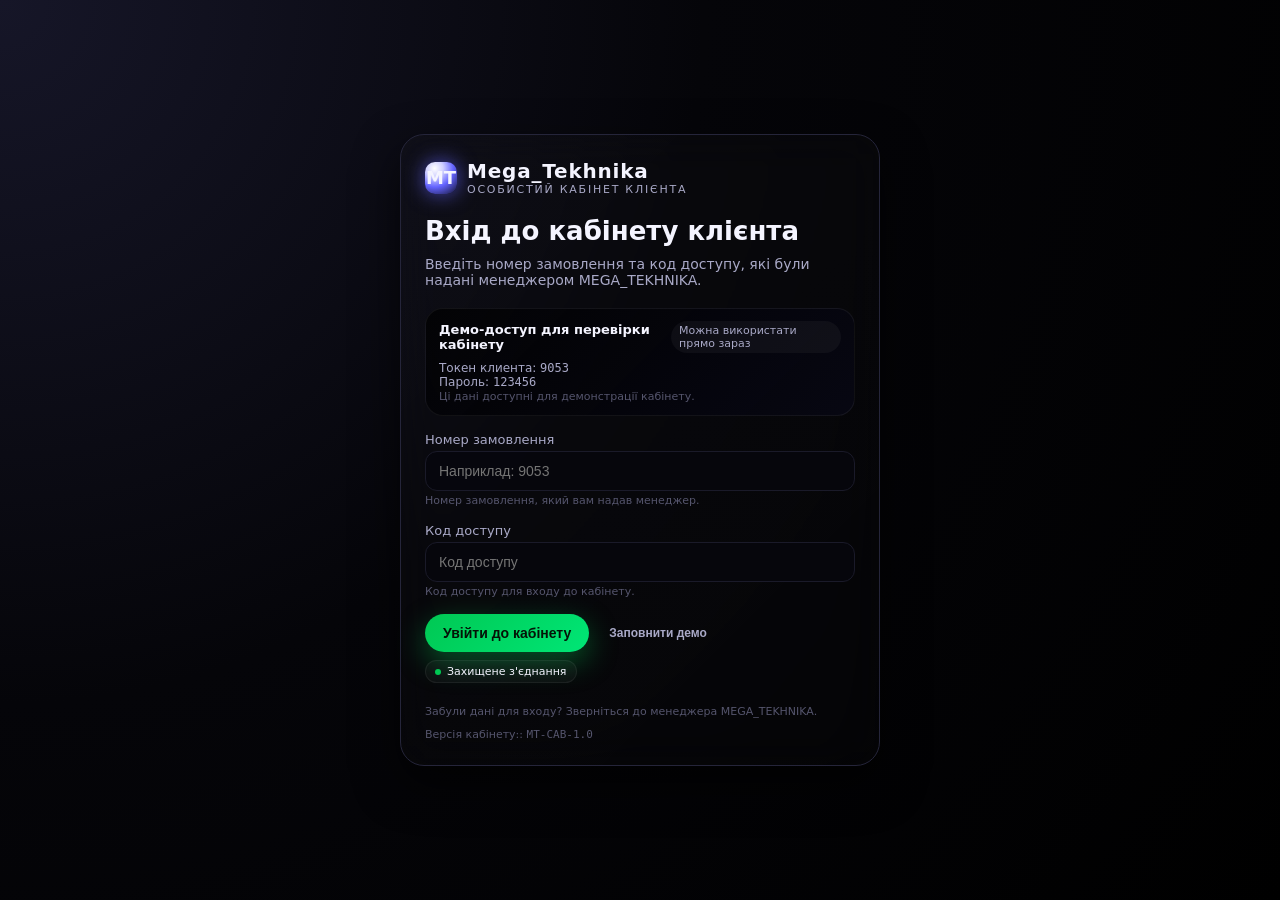
==== commit c86497fa: "Update index.html" ====
--- a/index.html
+++ b/index.html
@@ -757,7 +757,7 @@
 
    <div class="login-footer">
     <span>Забули дані для входу? Зверніться до менеджера MEGA_TEKHNIKA.</span>
-    <span>ID Версія кабінету:: <code>MT-CAB-1.0</code></span>
+    <span>Версія кабінету:: <code>MT-CAB-1.0</code></span>
    </div>
   </div>
 
@@ -775,6 +775,7 @@
      <div class="user-greeting" id="user-greeting"></div>
      <div class="user-sub">
      Ваш особистий кабінет: замовлення, бонуси, адреси доставки та зв'язок з менеджером в одному місці.
+      </div>
      <div class="pill-row" style="margin-top:8px;">
       <div class="user-pill" id="pill-tier">Статус: Premium</div>
       <div class="user-pill" id="pill-token">Замовлення: 9053</div>
@@ -856,10 +857,10 @@
            Баланс: <strong id="bonus-balance">0 UAH</strong>
           </div>
           <div class="kpi-pill">
-           Кешбек:: <strong id="bonus-cashback">0%</strong>
+           Кешбек: <strong id="bonus-cashback">0%</strong>
           </div>
           <div class="kpi-pill">
-           До наступного рівня:: <strong id="bonus-to-next">—</strong>
+           До наступного рівня: <strong id="bonus-to-next">—</strong>
           </div>
          </div>
          <div style="margin-top:8px;font-size:11px;color:var(--muted);">
@@ -1017,7 +1018,7 @@
          </div>
          <div class="form-group">
           <div class="field-label">Телефон</div>
-          <input id="profile-phone" class="input" placeholder="+375 (__) ___-__-__" />
+          <input id="profile-phone" class="input" placeholder="+380 (__) ___-__-__" />
          </div>
          <div class="form-group">
           <div class="field-label">E-mail (необов'язково)</div>
@@ -1203,7 +1204,7 @@
       id: "MT-8232",
       date: "05.02.2026",
       sum: 8900,
-      status: "Доставлен",
+      status: "Доставлено",
       docs: true
      },
      {
@@ -1229,11 +1230,7 @@
 
   const DEMO_MODE = true; // true = включён демо-режим, false = отключён
 
-  const demoAccount = {
-   token: "000000",
-   password: "000000",
-   name: "Демо-клиент"
-  };
+  const clients = [demoClient];
 
   let currentClient = null;
 
@@ -1369,7 +1366,7 @@
    // текущие
    const currentList = $("orders-current-list");
    const currentOrders = currentClient.orders.current;
-   $("orders-current-count").textContent = `${currentOrders.length} активних 1`;
+   $("orders-current-count").textContent = `${currentOrders.length} активних`;
 
    if (!currentOrders.length) {
     currentList.textContent = "iPhone 16 Pro Black 512 GB";
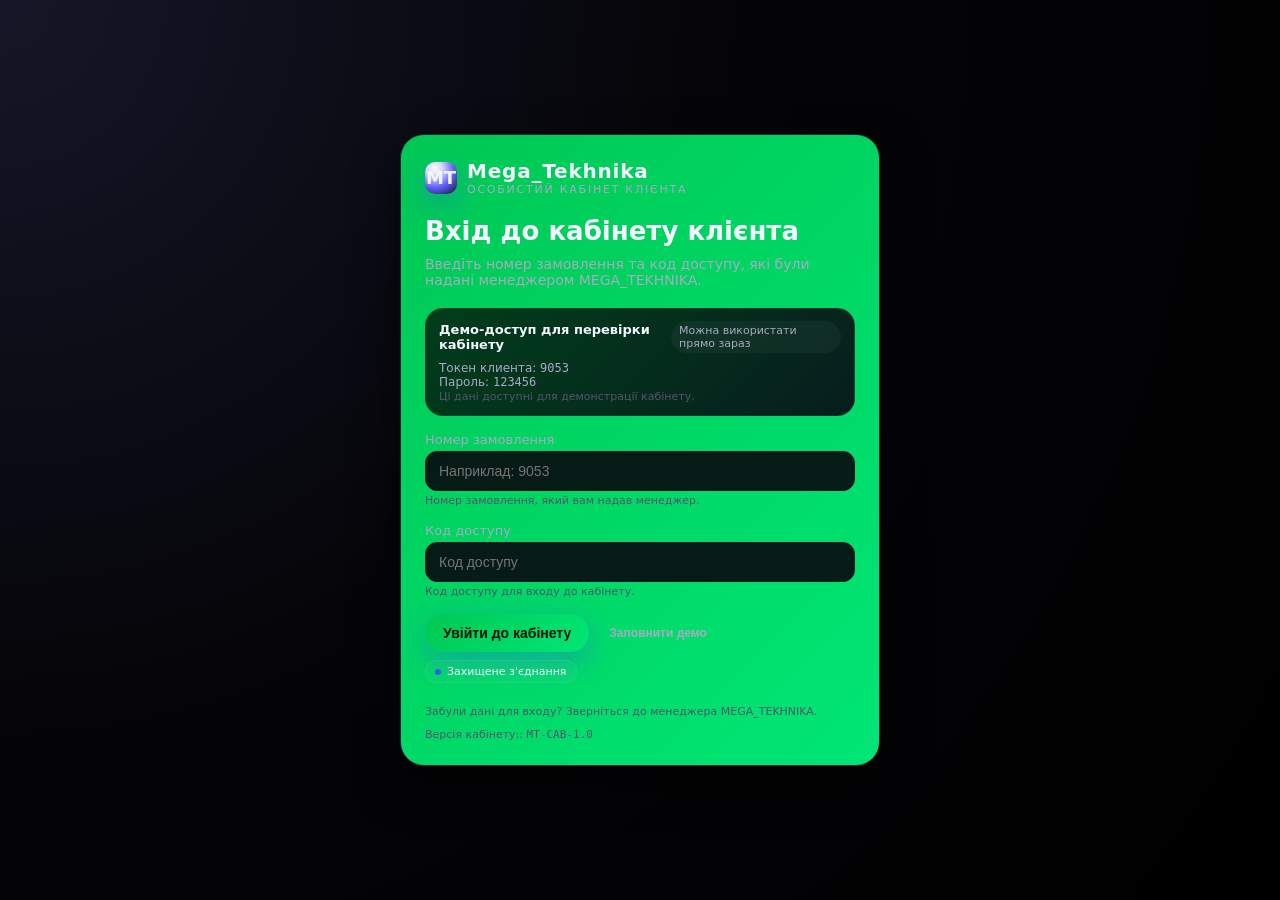
==== commit 669e2a58: "Update index.html" ====
--- a/index.html
+++ b/index.html
@@ -10,9 +10,9 @@
    --bg: #050509;
    --bg-soft: #0d0d15;
    --card: #141421;
-   --accent: #00c853;
-   --accent-soft: rgba(0, 200, 83, 0.12);
-   --accent-strong: rgba(0, 200, 83, 0.22);
+   --accent: #2563eb;
+   --accent-soft: rgba(37, 99, 235, 0.12);
+   --accent-strong: rgba(37, 99, 235, 0.22);
    --accent-text: #eafff3;
    --border: #25253a;
    --border-soft: #1a1a29;
@@ -50,7 +50,7 @@
   }
 
   .card {
-   background: linear-gradient(135deg, rgba(255, 255, 255, 0.02), rgba(255, 255, 255, 0.01));
+   background: linear-gradient(135deg, #00c853, #00e676);
    border-radius: var(--radius-lg);
    border: 1px solid var(--border);
    box-shadow: var(--shadow);
@@ -78,7 +78,7 @@
    font-weight: 700;
    font-size: 18px;
    color: var(--text);
-   box-shadow: 0 0 20px rgba(99, 99, 255, 0.7);
+   box-shadow: 0 10px 30px rgba(37, 99, 235, 0.4);
   }
   .logo-text-main {
    font-weight: 700;
@@ -165,12 +165,12 @@
   .btn-primary {
    background: linear-gradient(135deg, #00c853, #00e676);
    color: #041307;
-   box-shadow: 0 10px 30px rgba(0, 200, 83, 0.4);
+   box-shadow: 0 10px 30px rgba(37, 99, 235, 0.4);
   }
 
   .btn-primary:hover {
    transform: translateY(-1px);
-   box-shadow: 0 12px 34px rgba(0, 200, 83, 0.5);
+   box-shadow: 0 12px 34px rgba(37, 99, 235, 0.5);
   }
 
   .btn-ghost {
@@ -1210,7 +1210,7 @@
      {
       id: "MT-8596",
       date: "21.04.2026",
-      sum: 1290,
+      sum: 12100,
       status: "Скасовано",
       docs: false
      }
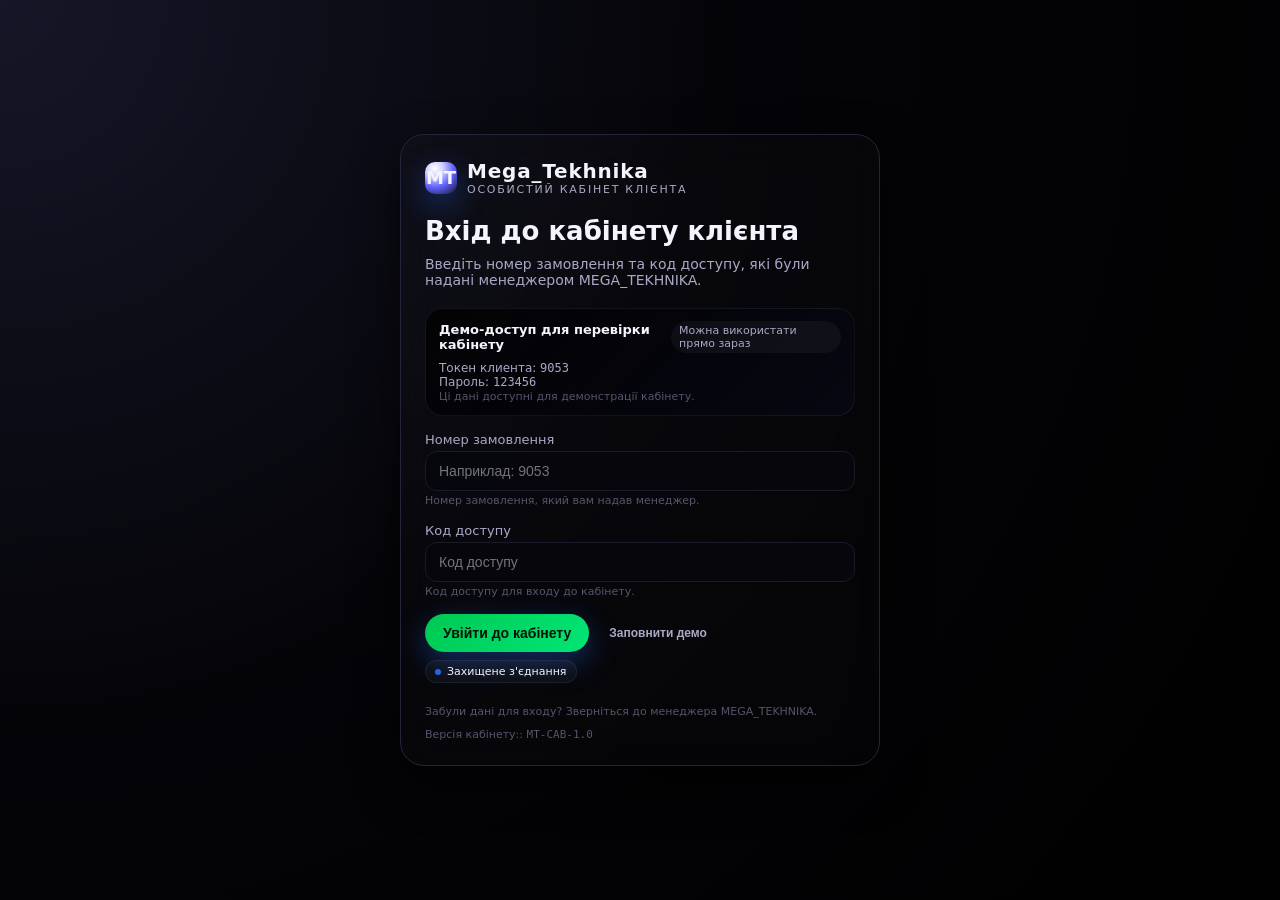
==== commit 77d52617: "Update index.html" ====
--- a/index.html
+++ b/index.html
@@ -50,13 +50,17 @@
   }
 
   .card {
-   background: linear-gradient(135deg, #00c853, #00e676);
+   background: linear-gradient(
+      135deg,
+      rgba(255,255,255,0.02),
+      rgba(255,255,255,0.01)
+   );
    border-radius: var(--radius-lg);
    border: 1px solid var(--border);
    box-shadow: var(--shadow);
    padding: 24px;
    backdrop-filter: blur(22px);
-  }
+}
 
   .hidden { display: none !important; }
 
@@ -169,9 +173,10 @@
   }
 
   .btn-primary:hover {
-   transform: translateY(-1px);
-   box-shadow: 0 12px 34px rgba(37, 99, 235, 0.5);
-  }
+   background: linear-gradient(135deg, #2563eb, #3b82f6);
+   color: #ffffff;
+   box-shadow: 0 10px 30px rgba(37, 99, 235, 0.4);
+}
 
   .btn-ghost {
    background: transparent;
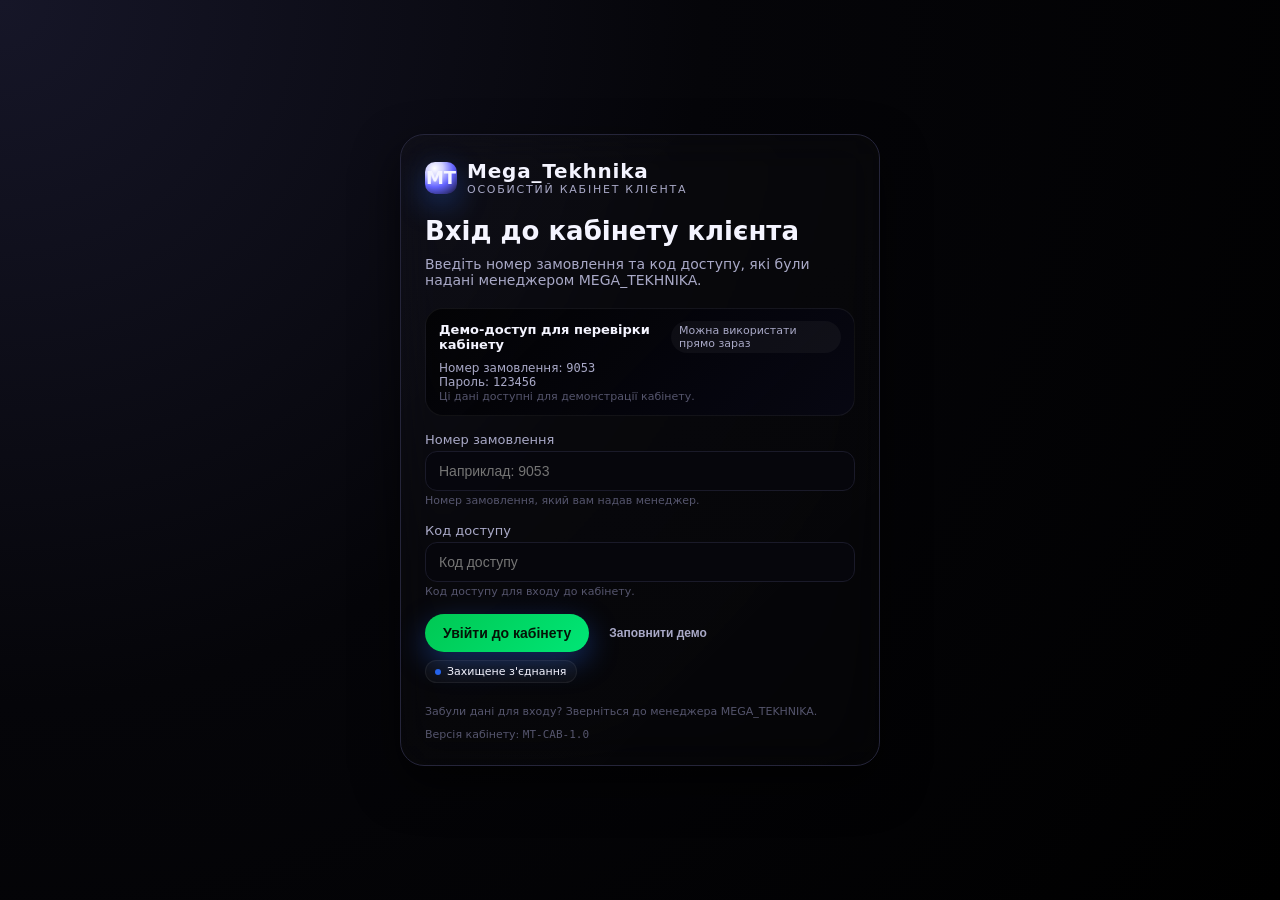
==== commit 578d2769: "Update index.html" ====
--- a/index.html
+++ b/index.html
@@ -697,7 +697,7 @@
     <div class="logo-icon">MT</div>
     <div>
      <div class="logo-text-main">Mega_Tekhnika</div>
-     <div class="logo-text-sub">Особистий кабінет Клієнта</div>
+     <div class="logo-text-sub">Особистий кабінет клієнта</div>
     </div>
    </div>
 
@@ -712,7 +712,7 @@
      <span class="section-badge">Можна використати прямо зараз</span>
     </div>
     <div class="section-content">
-     Токен клиента: <code id="demo-token">9053</code><br />
+     Номер замовлення: <code id="demo-token">9053</code><br />
      Пароль: <code id="demo-pass">123456</code><br />
      <span style="font-size:11px;color:var(--muted);">Ці дані доступні для демонстрації кабінету.</span>
     </div>
@@ -762,7 +762,7 @@
 
    <div class="login-footer">
     <span>Забули дані для входу? Зверніться до менеджера MEGA_TEKHNIKA.</span>
-    <span>Версія кабінету:: <code>MT-CAB-1.0</code></span>
+    <span>Версія кабінету: <code>MT-CAB-1.0</code></span>
    </div>
   </div>
 
